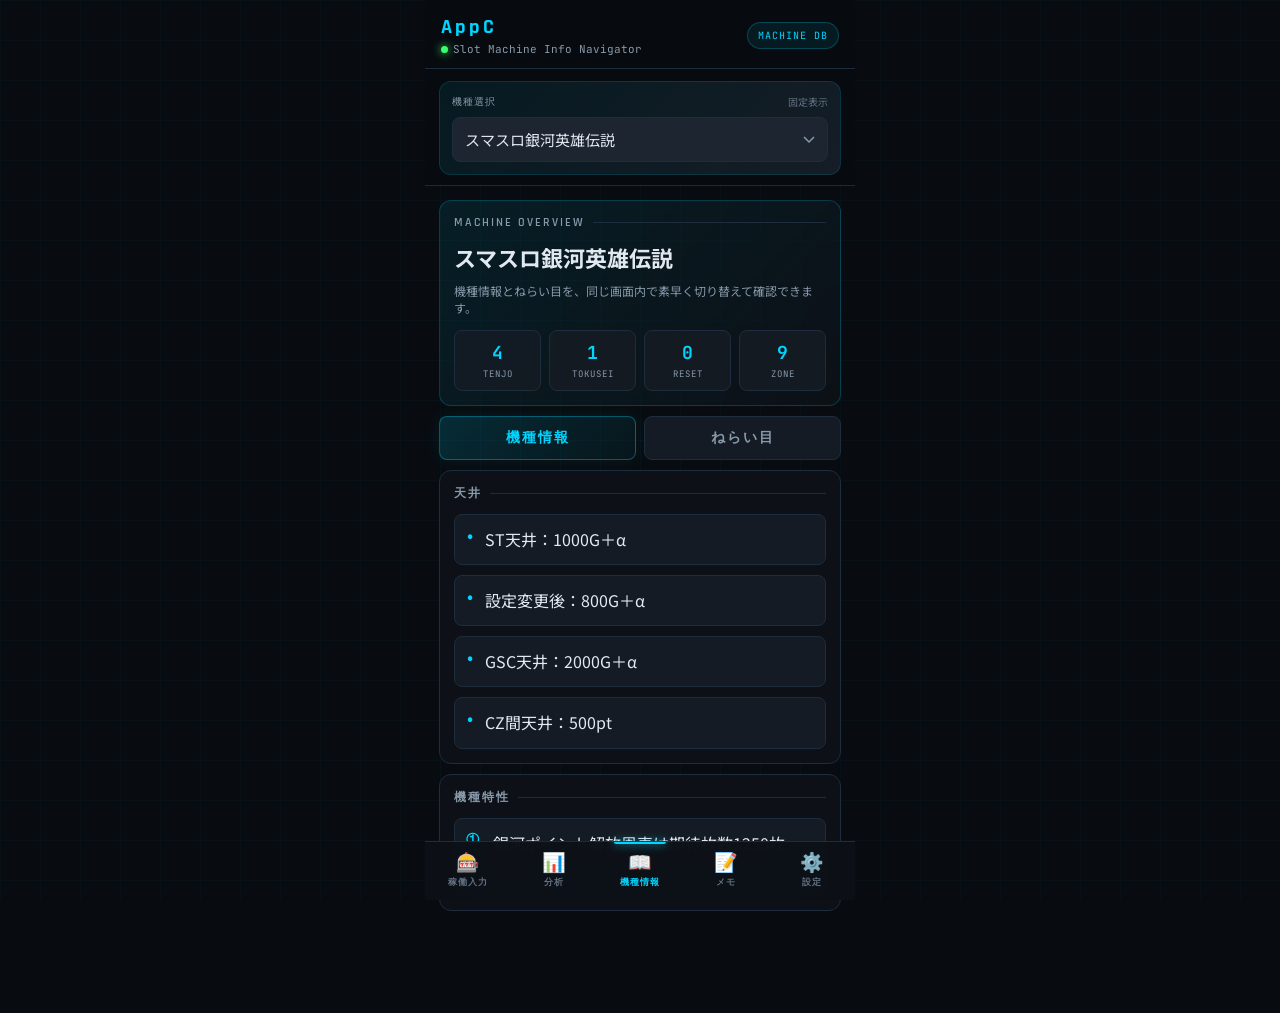
==== index.html @ 00a407f4 "Create AppC machine info app" ====
<!DOCTYPE html>
<html lang="ja">
<head>
<meta charset="UTF-8">
<meta name="viewport" content="width=device-width, initial-scale=1.0, maximum-scale=1.0">
<title>AppC | 機種情報</title>
<link rel="preconnect" href="https://fonts.googleapis.com">
<link rel="preconnect" href="https://fonts.gstatic.com" crossorigin>
<link href="https://fonts.googleapis.com/css2?family=Rajdhani:wght@600;700&family=JetBrains+Mono:wght@400;700&family=Noto+Sans+JP:wght@400;500;700&display=swap" rel="stylesheet">
<style>
:root {
  --bg:#080c10;
  --surface:#0d1117;
  --surface2:#141b24;
  --surface3:#1c2530;
  --border:#1e2d3d;
  --accent:#00d4ff;
  --green:#39ff6e;
  --warn:#ffcc00;
  --red:#ff4466;
  --text:#e2e8f0;
  --text2:#8899aa;
  --text3:#607080;
  --radius:12px;
  --radius-sm:8px;
}
* { margin:0; padding:0; box-sizing:border-box; -webkit-tap-highlight-color:transparent; }
html { color-scheme:dark; }
body {
  background:var(--bg);
  color:var(--text);
  font-family:"Noto Sans JP",sans-serif;
  min-height:100vh;
  max-width:430px;
  margin:0 auto;
  overflow-x:hidden;
}
body::before {
  content:"";
  position:fixed;
  inset:0;
  background-image:
    linear-gradient(rgba(0,212,255,0.03) 1px, transparent 1px),
    linear-gradient(90deg, rgba(0,212,255,0.03) 1px, transparent 1px);
  background-size:40px 40px;
  pointer-events:none;
  z-index:0;
}
.app { position:relative; z-index:1; padding-bottom:92px; }
.header {
  position:sticky;
  top:0;
  z-index:120;
  padding:14px 16px 12px;
  display:flex;
  align-items:center;
  justify-content:space-between;
  border-bottom:1px solid var(--border);
  background:rgba(8,12,16,0.95);
  backdrop-filter:blur(10px);
}
.app-title {
  font-family:"Rajdhani",sans-serif;
  font-size:20px;
  font-weight:700;
  letter-spacing:3px;
  color:var(--accent);
}
.app-subtitle {
  margin-top:2px;
  font-size:11px;
  color:var(--text2);
  font-family:"JetBrains Mono",monospace;
}
.status-dot {
  width:7px;
  height:7px;
  display:inline-block;
  margin-right:5px;
  border-radius:50%;
  background:var(--green);
  box-shadow:0 0 8px var(--green);
  animation:pulse 2s infinite;
}
@keyframes pulse { 0%,100%{opacity:1} 50%{opacity:0.4} }
.top-chip {
  border:1px solid rgba(0,212,255,0.24);
  border-radius:999px;
  background:rgba(0,212,255,0.08);
  color:var(--accent);
  padding:6px 10px;
  font-size:10px;
  font-family:"JetBrains Mono",monospace;
  letter-spacing:1px;
}
.selector-bar {
  position:sticky;
  top:63px;
  z-index:110;
  padding:12px 14px 10px;
  border-bottom:1px solid rgba(30,45,61,0.9);
  background:rgba(8,12,16,0.96);
  backdrop-filter:blur(14px);
}
.selector-wrap {
  background:linear-gradient(135deg, rgba(0,212,255,0.08), rgba(28,37,48,0.7));
  border:1px solid rgba(0,212,255,0.14);
  border-radius:var(--radius);
  padding:12px;
}
.selector-label-row {
  display:flex;
  align-items:center;
  justify-content:space-between;
  margin-bottom:8px;
}
.selector-label {
  font-size:10px;
  color:var(--text2);
  font-family:"JetBrains Mono",monospace;
  letter-spacing:1px;
  text-transform:uppercase;
}
.selector-caption { font-size:10px; color:var(--text3); }
.input-field {
  width:100%;
  border:1px solid var(--border);
  border-radius:var(--radius-sm);
  background:var(--surface3);
  color:var(--text);
  padding:11px 12px;
  font-size:15px;
  font-family:"Noto Sans JP",sans-serif;
  outline:none;
  transition:border-color 0.2s, box-shadow 0.2s;
}
.input-field:focus {
  border-color:var(--accent);
  box-shadow:0 0 0 2px rgba(0,212,255,0.14);
}
select.input-field {
  cursor:pointer;
  appearance:none;
  background-image:url("data:image/svg+xml,%3Csvg xmlns='http://www.w3.org/2000/svg' width='12' height='8' viewBox='0 0 12 8'%3E%3Cpath d='M1 1l5 5 5-5' stroke='%238899aa' stroke-width='1.5' fill='none'/%3E%3C/svg%3E");
  background-repeat:no-repeat;
  background-position:right 12px center;
  padding-right:34px;
}
.tab-content { display:none; padding:14px 14px 0; }
.tab-content.active { display:block; }
.section {
  background:var(--surface);
  border:1px solid var(--border);
  border-radius:var(--radius);
  padding:14px;
  margin-bottom:10px;
}
.section-header { display:flex; align-items:center; gap:8px; margin-bottom:12px; }
.section-label {
  font-family:"Rajdhani",sans-serif;
  font-size:12px;
  font-weight:600;
  letter-spacing:2px;
  color:var(--text2);
  text-transform:uppercase;
  white-space:nowrap;
}
.section-line { flex:1; height:1px; background:var(--border); }
.hero-card {
  background:linear-gradient(135deg, rgba(0,212,255,0.09), rgba(13,17,23,0.92));
  border:1px solid rgba(0,212,255,0.2);
}
.hero-title { font-size:22px; line-height:1.45; font-weight:700; }
.hero-sub { margin-top:8px; color:var(--text2); font-size:12px; }
.stats-grid { display:grid; grid-template-columns:repeat(4, 1fr); gap:8px; margin-top:14px; }
.stat-card {
  background:rgba(20,27,36,0.9);
  border:1px solid var(--border);
  border-radius:var(--radius-sm);
  padding:10px 8px;
  text-align:center;
}
.stat-value {
  font-family:"JetBrains Mono",monospace;
  font-size:18px;
  font-weight:700;
  color:var(--accent);
}
.stat-label {
  margin-top:4px;
  color:var(--text2);
  font-size:9px;
  letter-spacing:1px;
  text-transform:uppercase;
  font-family:"JetBrains Mono",monospace;
}
.subtabs { display:grid; grid-template-columns:1fr 1fr; gap:8px; margin-bottom:10px; }
.subtab-btn {
  border:1px solid var(--border);
  border-radius:var(--radius-sm);
  background:var(--surface2);
  color:var(--text2);
  padding:12px 10px;
  font-family:"Rajdhani",sans-serif;
  font-size:14px;
  letter-spacing:2px;
  font-weight:700;
  cursor:pointer;
  transition:all 0.2s;
}
.subtab-btn.active {
  background:linear-gradient(135deg, rgba(0,212,255,0.16), rgba(0,212,255,0.05));
  border-color:rgba(0,212,255,0.34);
  color:var(--accent);
  box-shadow:0 0 18px rgba(0,212,255,0.08);
}
.subtab-panel { display:none; }
.subtab-panel.active { display:block; }
.bullet-list, .number-list { list-style:none; display:grid; gap:10px; }
.bullet-item, .number-item {
  position:relative;
  background:var(--surface2);
  border:1px solid var(--border);
  border-radius:var(--radius-sm);
  padding:11px 12px;
  line-height:1.7;
  color:var(--text);
}
.bullet-item { padding-left:30px; }
.bullet-item::before {
  content:"•";
  position:absolute;
  left:12px;
  top:10px;
  color:var(--accent);
  font-size:18px;
  line-height:1;
}
.number-item { padding-left:38px; }
.number-badge {
  position:absolute;
  left:11px;
  top:10px;
  color:var(--accent);
  font-family:"JetBrains Mono",monospace;
  font-size:13px;
  font-weight:700;
}
.empty-note {
  color:var(--text2);
  background:rgba(136,153,170,0.06);
  border:1px dashed rgba(136,153,170,0.24);
  border-radius:var(--radius-sm);
  padding:12px;
  line-height:1.7;
}
.placeholder-section { min-height:260px; display:grid; place-items:center; }
.placeholder-card {
  width:100%;
  background:linear-gradient(135deg, rgba(20,27,36,0.95), rgba(13,17,23,0.95));
  border:1px dashed rgba(0,212,255,0.25);
  border-radius:var(--radius);
  padding:28px 18px;
  text-align:center;
}
.placeholder-icon { font-size:32px; margin-bottom:12px; }
.placeholder-title {
  font-family:"Rajdhani",sans-serif;
  font-size:18px;
  letter-spacing:2px;
  color:var(--accent);
}
.placeholder-text { margin-top:10px; color:var(--text2); font-size:13px; line-height:1.8; }
.bottom-nav {
  position:fixed;
  left:50%;
  bottom:0;
  transform:translateX(-50%);
  width:100%;
  max-width:430px;
  display:flex;
  background:rgba(13,17,23,0.97);
  backdrop-filter:blur(20px);
  border-top:1px solid var(--border);
  z-index:200;
}
.nav-item {
  flex:1;
  display:flex;
  flex-direction:column;
  align-items:center;
  justify-content:center;
  padding:9px 4px 11px;
  cursor:pointer;
  position:relative;
  background:none;
  border:none;
}
.nav-item.active::before {
  content:"";
  position:absolute;
  top:0;
  left:20%;
  right:20%;
  height:2px;
  background:var(--accent);
  border-radius:0 0 4px 4px;
  box-shadow:0 0 8px var(--accent);
}
.nav-icon { font-size:19px; margin-bottom:2px; }
.nav-label {
  font-size:9px;
  letter-spacing:1px;
  color:var(--text3);
  text-transform:uppercase;
  font-family:"Rajdhani",sans-serif;
  font-weight:600;
}
.nav-item.active .nav-label { color:var(--accent); }
@media (max-width:360px) {
  .stats-grid { grid-template-columns:repeat(2, 1fr); }
  .hero-title { font-size:19px; }
}
</style>
</head>
<body>
<div class="app">
  <header class="header">
    <div>
      <div class="app-title">AppC</div>
      <div class="app-subtitle"><span class="status-dot"></span>Slot Machine Info Navigator</div>
    </div>
    <div class="top-chip">MACHINE DB</div>
  </header>

  <div class="selector-bar">
    <div class="selector-wrap">
      <div class="selector-label-row">
        <div class="selector-label">機種選択</div>
        <div class="selector-caption">固定表示</div>
      </div>
      <select id="machineSelect" class="input-field" aria-label="機種選択"></select>
    </div>
  </div>

  <main>
    <section id="tab-kado" class="tab-content">
      <div class="section placeholder-section">
        <div class="placeholder-card">
          <div class="placeholder-icon">🎰</div>
          <div class="placeholder-title">稼働入力</div>
          <div class="placeholder-text">準備中</div>
        </div>
      </div>
    </section>

    <section id="tab-analysis" class="tab-content">
      <div class="section placeholder-section">
        <div class="placeholder-card">
          <div class="placeholder-icon">📊</div>
          <div class="placeholder-title">分析</div>
          <div class="placeholder-text">準備中</div>
        </div>
      </div>
    </section>

    <section id="tab-machine" class="tab-content active">
      <div class="section hero-card">
        <div class="section-header">
          <div class="section-label">Machine Overview</div>
          <div class="section-line"></div>
        </div>
        <div id="machineName" class="hero-title"></div>
        <div class="hero-sub">機種情報とねらい目を、同じ画面内で素早く切り替えて確認できます。</div>
        <div class="stats-grid">
          <div class="stat-card"><div id="tenjoCount" class="stat-value">0</div><div class="stat-label">TENJO</div></div>
          <div class="stat-card"><div id="tokuseiCount" class="stat-value">0</div><div class="stat-label">TOKUSEI</div></div>
          <div class="stat-card"><div id="resetCount" class="stat-value">0</div><div class="stat-label">RESET</div></div>
          <div class="stat-card"><div id="zoneCount" class="stat-value">0</div><div class="stat-label">ZONE</div></div>
        </div>
      </div>

      <div class="subtabs" role="tablist" aria-label="機種情報サブタブ">
        <button type="button" class="subtab-btn active" data-subtab="machine-info" aria-selected="true">機種情報</button>
        <button type="button" class="subtab-btn" data-subtab="targets" aria-selected="false">ねらい目</button>
      </div>

      <div id="subtab-machine-info" class="subtab-panel active">
        <section id="tenjoSection" class="section">
          <div class="section-header"><div class="section-label">天井</div><div class="section-line"></div></div>
          <ul id="tenjoList" class="bullet-list"></ul>
        </section>

        <section id="tokuseiSection" class="section">
          <div class="section-header"><div class="section-label">機種特性</div><div class="section-line"></div></div>
          <ol id="tokuseiList" class="number-list"></ol>
        </section>
      </div>

      <div id="subtab-targets" class="subtab-panel">
        <section class="section">
          <div class="section-header"><div class="section-label">リセット</div><div class="section-line"></div></div>
          <div id="resetContent"></div>
        </section>

        <section class="section">
          <div class="section-header"><div class="section-label">ゾーン</div><div class="section-line"></div></div>
          <div id="zoneContent"></div>
        </section>
      </div>
    </section>

    <section id="tab-log" class="tab-content">
      <div class="section placeholder-section">
        <div class="placeholder-card">
          <div class="placeholder-icon">📖</div>
          <div class="placeholder-title">機種情報</div>
          <div class="placeholder-text">このタブのみ実装済みです。下部メニューから表示できます。</div>
        </div>
      </div>
    </section>

    <section id="tab-settings" class="tab-content">
      <div class="section placeholder-section">
        <div class="placeholder-card">
          <div class="placeholder-icon">⚙️</div>
          <div class="placeholder-title">設定</div>
          <div class="placeholder-text">準備中</div>
        </div>
      </div>
    </section>
  </main>

  <nav class="bottom-nav" aria-label="メインタブ">
    <button type="button" class="nav-item" data-tab="kado"><div class="nav-icon">🎰</div><div class="nav-label">稼働入力</div></button>
    <button type="button" class="nav-item" data-tab="analysis"><div class="nav-icon">📊</div><div class="nav-label">分析</div></button>
    <button type="button" class="nav-item active" data-tab="machine"><div class="nav-icon">📖</div><div class="nav-label">機種情報</div></button>
    <button type="button" class="nav-item" data-tab="log"><div class="nav-icon">📝</div><div class="nav-label">メモ</div></button>
    <button type="button" class="nav-item" data-tab="settings"><div class="nav-icon">⚙️</div><div class="nav-label">設定</div></button>
  </nav>
</div>

<script>
const KISHU_DATA = [
  {
    name: 'スマスロ銀河英雄伝説',
    tenjo: ['ST天井：1000G＋α','設定変更後：800G＋α','GSC天井：2000G＋α','CZ間天井：500pt'],
    tokusei: ['銀河ポイント解放恩恵は期待枚数1250枚over'],
    reset: [],
    zone: ['設定変更後 160G～','それ以外 580G～','英雄ポイント 360pt～','GSC間 1050G～','100のゾーン 80G～','300のゾーン 280G～','上位ST後 100G＋αまで','終了画面「ヤン＆ラインハルト」は100G＋αまで','銀河ポイント示唆（大・特大）はフォロー'],
  },
  {
    name: 'スマスロ化物語',
    tenjo: ['AT間天井：1000G＋α','設定変更後：600G＋α'],
    tokusei: [],
    reset: ['設定変更後 230G～'],
    zone: ['それ以外 670G～','前回ATの出玉 900枚～なら50Gまで確認','前回ATの出玉 1300枚～なら50Gまで確認','前回ATの出玉 1800枚～なら50Gまで確認','50G以降は当日差枚＋500枚以上なら100Gまでフォロー','当日差枚＋1400枚～は切断狙い'],
  },
  {
    name: 'スマスロプリズムナナ',
    tenjo: ['ST間天井：899G＋α','設定変更後・駆け抜け後：555G＋α','周期天井：7周期','設定変更後・駆け抜け後：5周期'],
    tokusei: ['上位ST後 20G～ は機械割104.7%','上位ST後狙いで機械割130%overの台もあり'],
    reset: ['設定変更後・駆け抜け後 190G～','それ以外 500G～','設定変更後・駆け抜け後 3周期～','それ以外 5周期～'],
    zone: ['200pt 180pt～','400pt 380pt～','600pt 500pt～','マジカル目 9・19・29・39回～','マジカル目 45回～','アイキャッチ「マコ（変身後）」「イタル」はSTまで','ST終了時キャラ「3人」はSTまで','キャラ紹介「ライトニングナナ」はSTまで','プリプリゾーン終了時ボイス「わたしね、君の事好きだよ」「わたしをずっと守ってくれますか」「大好きだって言ってるんです」はSTまで','プリプリゾーン終了時ボイス「気合入れていくよ！」は2周期以降なら初当たりまで','セリフ「期待〜」は2周期以内','セリフ「完璧〜」は当該周期濃厚','上位ST後 20G～'],
  },
  {
    name: 'スマスロ甲鉄城のカバネリ 海門決戦',
    tenjo: ['ST間天井：996G','設定変更後・駆け抜け後・上位ST後：596G','周期天井：6周期','設定変更後・駆け抜け後・上位ST後：4周期'],
    tokusei: ['次回上位ST狙いは90%以上で上位ST突入','銅藍CZ 成功期待度78%','生駒CZまで30pt以内＋無名CZまで30pt以内なら機械割105%は切らない想定'],
    reset: ['リセット後 100G～'],
    zone: ['下位ST後 580G～','上位ST後 110G～','駆け抜け後 130G～','非短縮時 5周期～','短縮時 3周期～','2周期 260G～','2周期、皮膜レベル3は周期到達まで','2周期以外、皮膜レベル4は周期到達まで','輪廻くじ「輪廻の果報があらんことを」「六根清浄」はボーナスまで','サブ液晶「海門城」はSTまで','無名③は当該周期フォロー','黒煙ポイント蓄積大が出たら次のSTまで','非前兆中に青扇子＋ハズレは解放まで','景之セリフ赤は解放まで','景之白セリフの返し＋ベルは解放まで','深雪セリフ＋ベルは解放まで','非前兆中の会話演出＋ベル揃いは解放まで','青SU＋チャンス目以外は解放まで','ボーナス・ST・CZ後の無名や生駒、カバネランプ点灯台はフォロー','赤セリフはフォロー','緑セリフはフォロー','ミニキャラ演出「近いよ」はフォロー','液晶下部発光の「近」は当該周期フォロー','前回上位STの6G以上信号を起点に1200枚以上獲得して終了した台は次回上位ST狙い'],
  },
  {
    name: 'スマスロアクダマドライブ',
    tenjo: ['ボーナス間天井：967G＋α','上位AT後・前回745G以上ハマり後：589G＋α','STスルー回数天井：6回'],
    tokusei: [],
    reset: ['設定変更後 30G～','設定変更後 2スルーから'],
    zone: ['下位AT後 530G～','前回745G以上ハマり後・上位AT後 380G～','それ以外 3スルー100G～','111G 80G～','333G 280G～','終了画面「絶対隔離領域」はATまで','シンテツドウポイント 残り3pt以下をフォロー','CZ終了時ボイス「処刑執行だ！」はCZまで','HOLDハンコ赤をフォロー','上乗せハンコ赤をフォロー','超S級ハンコはATまで'],
  },
  {
    name: 'スマスロヨルムンガンド',
    tenjo: ['AT間天井：999G＋α','設定変更後・恥の世紀終了後：450G＋α'],
    tokusei: [],
    reset: ['設定変更後 200G～'],
    zone: ['下位AT後 680G～','上位AT後 210G～','ココポイント 950pt～','仮天井狙い 410G～','80G～','280G～','480G～','ストーリーアイコンはATまで','通常時カード「アール＆ココ（赤）」をフォロー','通常時カード「バルメ＆ココ（紫）」をフォロー','通常時カード「STORY（紫）」をフォロー','バルメのセリフ「生きていたらまた会いましょう」をフォロー'],
  },
  {
    name: 'スマスロ真打吉宗',
    tenjo: ['CZ間天井：1000G＋α、6周期','6周期到達時は次回天井4周期に短縮','AT間天井：1500G＋α','設定変更後：1000G＋α','真BIG後：700G＋α'],
    tokusei: [],
    reset: ['設定変更後 240G～'],
    zone: ['CZ間 420G～','5周期200pt～','下位AT後 870G～','真BIG後 55G～','周期カウンター赤色はフォロー','周期カウンター青色は250pt～','御白洲ビジョン4人・5人はCZまで','小吉出現時は3周期以降ならフォロー','中吉をフォロー','大吉をフォロー','奉行所ステージ「極悪人の気配！（赤）」はCZまで','千両箱 赤・虹はATまで','メニュー画面に女性4人出現時（背景赤）はCZまで','緑背景は4周期以内目安'],
  },
  {
    name: 'スマスロ虚構推理',
    tenjo: ['虚構真偽間天井：1000G＋α','設定変更後：300G or 700Gに短縮'],
    tokusei: ['特殊狙いは機械割120%over'],
    reset: ['設定変更後 240G～'],
    zone: ['それ以外 490G～','300G・400G・500Gの35G手前～','赤背景は100の倍数ゲームまで','エピソード1は残り20G目安','エピソード2は残り30G目安','エピソード3は残り40G目安','エピソード4は残り60G目安','エピソード5は不問','メニュー画面でCZ間G数が0・1Gの台は引き戻し前兆をフォロー'],
  },
  {
    name: 'ガンダムユニコーン覚醒',
    tenjo: [],
    tokusei: [],
    reset: ['ガックン確認','20Gでのステチェンを3回確認するまでフォロー、又は出撃モード移行→失敗でヤメ','30G経過してのステチェン確認時は、出撃モード失敗までフォロー'],
    zone: ['AT当選後、引き戻し以上濃厚時はATまで','可能性の獣を7揃いカットインなしで単発だった場合は、次回天国モード濃厚のためフォロー'],
  },
  {
    name: 'マジカルハロウィン8',
    tenjo: [],
    tokusei: [],
    reset: ['ガックン確認','0Gから打ち、最初のリプレイ成立から30G経過後のリプレイ成立までフォローし、ART非当選でヤメ'],
    zone: [],
  },
  {
    name: '沖ドキ！ブラック／ゴールド／ゴージャス',
    tenjo: [],
    tokusei: [],
    reset: ['33Gまでフォロー','ボーナス当選時は天国否定までフォロー'],
    zone: [],
  },
  {
    name: 'ゾンビランドサガ',
    tenjo: [],
    tokusei: [],
    reset: ['数G回す','順押しリプレイ2回、または右下がりSAGAテンパイハズレ2回発生でヤメ','CZ、ST当選後は上記出目確認後にヤメ'],
    zone: [],
  },
  {
    name: 'スマスロ北斗の拳 転生の章2',
    tenjo: ['AT間天井：1536あべし','設定変更後：1280あべし＋あべし加算抽選'],
    tokusei: ['伝承ミドル以上を狙う立ち回りは機械割114.89%','伝承ロングは機械割126.6%','伝承ショートでも機械割100%を切らない','設定変更後のシャッター狙いは機械割107.7%'],
    reset: ['設定変更後 350あべし～','リセット時は0G～46あべしまでシャッター演出確認'],
    zone: ['下位AT後 650あべし～','128ゾーン 105あべし～','256ゾーン 190あべし～','サブ液晶ランプ金点灯はATまで','天破の刻 赤帯確認から256あべし以内をフォロー','白点滅・紫点滅した台は伝承抜けるまで','差枚数＋1300枚以上の台を256あべしまで','即ヤメ台でデータ機G数とあべし数にズレがある台はフォロー','カサンドラステージ滞在中はフォロー','256あべし手前で辞められてる台は256あべしまで','576ゾーン抜けすぐで580～650あべしくらいのカサンドラステージ滞在台はフォロー','321～384あべし時に前兆発生時は345～384あべしまでフォロー','510～576あべしまでフォロー','AT後は20あべし～46あべしまでシャッター演出確認','天破などで46あべしをスキップして129あべし以上ハマった場合は176あべしまで確認','176あべしもスキップした場合は257～301あべしまで確認','そこもスキップした場合は431あべしまで確認','天破ループで576あべし抜け後620あべし前後・684あべし前後でシャッター発生時は896あべしまでフォロー','天撃失敗後の台を0G～'],
  },
  {
    name: 'パチスロ炎炎ノ消防隊（初代）',
    tenjo: [],
    tokusei: [],
    reset: ['ガックンチェック','88のゾーンまでフォロー','88のゾーンで前兆非発生時は250ゾーンまでフォロー','88のゾーンの前兆が変換などで確認できなかった場合は150ゾーンを確認し前兆発生時は250ゾーンまでフォロー'],
    zone: [],
  },
  {
    name: '頭文字D 2nd',
    tenjo: [],
    tokusei: [],
    reset: ['0～20Gまで高確をフォロー'],
    zone: [],
  },
  {
    name: '東京喰種',
    tenjo: [],
    tokusei: ['リセット機械割105.1%','設定1のリセット台の時給 2601円','設定2のリセット台の時給 3366円','設定3のリセット台の時給 4131円'],
    reset: ['ガックン確認','0G～CZまでフォロー','50・100・150のゾーンでCZ当選時CZが「大喰いのリゼ」チャンスモード以上の示唆が出た際は1スルー100のゾーンまでフォロー'],
    zone: [],
  },
  {
    name: 'スマスロモンキーターンⅤ',
    tenjo: [],
    tokusei: ['リセット機械割105.5%'],
    reset: ['ガックン確認','1周期フォロー','200G以上実G数が進んだ場合又は3周期まで進んだ場合は初当たりまでフォロー','200G以下はヤメ（例外条件多数あり）','AT当選後1G目レア役（モードB以上）は続行','ロゴ＋キラキラ、ロゴ＋Vはフォロー','青島・波多野・洞口ライバルモード滞在はフォロー','差枚数＋650枚以上はフォロー'],
    zone: [],
  },
  {
    name: '防空少女ラブキューレ2〜極限の共鳴〜',
    tenjo: [],
    tokusei: [],
    reset: ['朝イチ0G～初当たりまでフォロー'],
    zone: [],
  },
  {
    name: '麻雀格闘倶楽部 覚醒',
    tenjo: ['リセ天井：160G＋α'],
    tokusei: [],
    reset: ['リセ天井160G＋αまでフォロー'],
    zone: [],
  },
  {
    name: '絶対衝激Ⅳ',
    tenjo: [],
    tokusei: [],
    reset: ['朝イチ火曜日後半以降からスタートした場合又は休日が3日以上だった場合1周期をフォロー'],
    zone: [],
  },
  {
    name: 'ゴジラ',
    tenjo: [],
    tokusei: [],
    reset: ['朝イチ0GからATまでフォロー'],
    zone: [],
  },
  {
    name: 'スマスロキングパルサー',
    tenjo: [],
    tokusei: [],
    reset: ['ガックンチェック','128Gまでフォローしボーナス当選時は再度128Gまでフォロー','128Gまで回しボーナス非当選時は泡占いで押し引き','泡占い3時確認時はボーナスまで','泡占い2時確認時はボーナスまで','泡占い1時確認時はボーナスまで','ケロット柄メダルはボーナスまで'],
    zone: [],
  },
  {
    name: 'ダンベル何キロ持てる？',
    tenjo: [],
    tokusei: [],
    reset: ['0G～ATまで'],
    zone: [],
  },
  {
    name: 'スマスロ秘宝伝',
    tenjo: ['BIG後天井：799G＋α','REG後天井：649G＋α','設定変更後：499G＋α'],
    tokusei: [],
    reset: [],
    zone: ['BIG後 590G～','REG後 430G～','設定変更後 320G～','オタカラ導の煽り失敗時ボイス「シャロン：反応が近づいてるわ」をフォロー','オタカラ導の煽り失敗時ボイス「クレア：ファ〜イト！」をフォロー','BB終了画面「VR秘宝伝」はフォロー','BB終了画面「クルーズゴッコ」はフォロー','BB終了画面「ダンディ・ジョーンズ」はフォロー','REG中ポーカーのフラッシュ文字色赤はフォロー','ピラミッド占い「すぐそばにある。」はフォロー'],
  },
  {
    name: 'スマスロ無職転生',
    tenjo: ['ボーナス間天井：ステチェン19回','設定変更後・駆け抜け後・魔術ボーナス失敗後：13回','AT間天井：ステチェン40回','設定変更後：17回'],
    tokusei: ['無職転生の強AT狙い 機械割123.6%'],
    reset: ['設定変更後 7周期～','それ以外 24周期～'],
    zone: ['短縮後 8周期～','非短縮 11周期～','ヒトガミの空間は2周期残り50G～','ターニングポイントは7周期残り50G～','メニュー画面の紫セリフはフォロー'],
  },
  {
    name: '沖ドキ！DUO アンコール',
    tenjo: ['ボーナス間天井：800G＋α','スルー天井：10スルー'],
    tokusei: ['記事全体の特殊狙い 機械割123.6%','リセ後0スルー 110～160Gまでのフォローで機械割105%','800G天井到達から天国移行して有利切断せず天国を抜けた後の0スルーは機械割109.6%'],
    reset: ['設定変更後 2スルーから','リセット後0スルー 110～160Gまでフォロー','設定変更後0スルーで160G以下当選時は1スルー0G～'],
    zone: ['天国後 4スルーから','仮天井は380Gまでフォロー','700G以上の履歴ありはボーダー-130G','終了画面「あたいがふー以上」は天国までフォロー','リプレイ特殊フラッシュ②はボーナスまで','ベル特殊フラッシュ発生時はボーナスまでフォロー','800G天井到達から天国移行して有利切断せず天国を抜けた後の0スルーはフォロー'],
  },
  {
    name: 'スマスロ鉄拳6',
    tenjo: ['ボーナス間：900pt＋α','設定変更後：500pt＋α','スルー天井：3回','設定変更後・デビルロード終了後・デビルラッシュ終了後は2回に短縮'],
    tokusei: ['100ゾーンの天国移行率 25%'],
    reset: ['設定変更後0スルー 180pt～','設定変更後1スルー 200pt～','設定変更後2スルー 0pt～'],
    zone: ['下位AT後0スルー 640pt～','下位AT後1スルー 620pt～','下位AT後2スルー 220pt～','上位AT後0スルー 620pt～','上位AT後1スルー 200pt～','上位AT後2スルー 0pt～','100ゾーン 90pt～','300ゾーン 280pt～','平八ステージ滞在中の台をCZまで','木人タッチ「拳王・鉄拳王」はフォロー','終了画面「一美以上」をボーナスまでフォロー','アイキャッチ「平八＋ロゴ以上」をフォロー','差枚数＋1850枚以上の台を天国ゾーン抜けるまで'],
  },
  {
    name: 'パチンコ超甘LT華牌 RR',
    tenjo: ['遊タイム：大当り間99回転消化で発動（ST消化含む）'],
    tokusei: [],
    reset: [],
    zone: ['11回/1kなら65回転～','12回/1kなら62回転～','13回/1kなら59回転～','14回/1kなら56回転～','15回/1kなら53回転～','16回/1kなら50回転～','17回/1kなら47回転～','18回/1kなら43回転～','19回/1kなら40回転～','20回/1kなら37回転～','LTによるST抜け台も15回/1kあればそのまま遊タイム発動までフォロー可能'],
  },
  {
    name: 'バーニングエクスプレス',
    tenjo: ['ボーナス間：999G＋α','設定変更後・有利区間切断後：666G＋α'],
    tokusei: [],
    reset: ['設定変更後・切断後 310G～','ゾーンは50G手前～目安'],
    zone: ['それ以外 610G～','設定変更後・有利区間切断後はゾロ目ゲーム数のゾーンを50G手前～目安でフォロー'],
  },
  {
    name: 'ネオプラネット',
    tenjo: ['ボーナス間：777G＋α','設定変更後：500G＋α'],
    tokusei: ['モードE 期待枚数2100枚'],
    reset: ['設定変更後 175G～'],
    zone: ['前回天井当選 310G～','前回600G以上で当選 480G～','それ以外 540G～','サブ液晶「てんびん座」は連チャンするまでフォロー','サブ液晶「ペガサス座」はボーナスまでフォロー','サブ液晶「かに座」「おうし座」出現時は111G・333Gの高確を確認','プラネットランプ点滅→ボーナス非当選はモードC濃厚でフォロー','連チャン準備状態示唆のサイドランプ点灯時はRB当選か連チャン移行までフォロー','111Gゾーン 100G～','333Gゾーン 320G～','ボーナス後は一律111Gまでフォロー'],
  },
  {
    name: 'スマスロとある科学の超電磁砲2',
    tenjo: ['AT間：999G＋α','設定変更時：699G＋α','天井到達後のコイン揃いで発動'],
    tokusei: ['差枚数＋1400枚以上なら0G～100G不問フォローで機械割105%超'],
    reset: ['設定変更後 250G～'],
    zone: ['それ以外 630G～','アイキャッチ「婚后以上」をフォロー','セリフ「あら差し入れ？」は299G＋αまでフォロー','100ゾーン 差枚数＋1400枚以上 0G～','100ゾーン 差枚数＋1000枚以上 40G～','100ゾーン それ以下の差枚数 65G～','300ゾーン 250G～','500ゾーン 400G～','100G・200G両方で花火ステージ移行又は両方で花火ステージ移行なしは天井まで打ち切り','200G花火ステージ移行は天井狙いに切り替え','300G花火ステージ移行なしは天井狙いに切り替え'],
  },
  {
    name: 'パチスロ革命機ヴァルヴレイヴ2',
    tenjo: ['ボーナス・AT間：1500G＋α','設定変更後：1000G＋α','CZ間：999G＋α','周期天井：6周期','設定変更後：3周期','ボーナススルー天井：3回（次回革命ボーナス濃厚）'],
    tokusei: ['革命ラッシュ後の引き戻しは機械割118.3%'],
    reset: ['設定変更後0スルー 2周期50pt～','設定変更後1スルー以降 2周期100pt～','設定変更後 ボーナス・AT間 450G～'],
    zone: ['それ以外のCZ間は5周期0pt～','それ以外REG＆CZスルー3回以内 1050G～','それ以外REG＆CZスルー3回以上 750G～','決戦ボーナス（REG）3スルーから','革命ラッシュ後のみ引き戻しフォロー','マリエ紫セリフはフォロー','赤背景＋ヴァルヴレイヴはフォロー','赤背景はCZまでフォロー','白背景＋ピノは次周期までフォロー','サブモニター「火人・火遊」はCZまでフォロー','サブモニター「マリエ」は革命ボーナスまでフォロー','電脳ゾーン後ボイス「自分で自分が分からない」はCZまでフォロー','マギウスマーク当該周期はフォロー','マギウスマーク前の周期が残り50pt以内もフォロー','1周期と2周期どちらもマギウスマークがある場合は2周期まで打ち切り'],
  },
  {
    name: 'スマスロ絶対衝激Ⅳ',
    tenjo: ['ボーナス間：9周期消化','設定変更後・駆け抜け後：5周期','有利区間切断後：2周期'],
    tokusei: ['リセット狙い機械割102.3%'],
    reset: ['朝イチ0G～1周期まで狙える可能性あり（機械割102.3%）','2G回さないとスマホ画面が見れない'],
    zone: ['設定変更後・駆け抜け後 3周期～','切断後 1周期～','それ以外 8周期～','リール枠が紫に帯電した黒高確は必ずフォロー','スマホレベル黄色以上を周期終わりまでフォロー'],
  },
  {
    name: 'からくりサーカス',
    tenjo: [],
    tokusei: ['リセット狙い機械割105.5%','示唆によるフォロー込みで機械割106.5%超','リーゼが通常B濃厚なら機械割104.3%','リーゼで通常Cなら機械割108.4%','リーゼで天国なら機械割144.7%'],
    reset: ['ガックン確認','61Gまで回す','61Gで「ぜひ」が画面枠を覆わない時点でヤメ'],
    zone: ['天国抜け後「しろがねシルエット」はCZまで不問フォロー','天国抜け後「しろがねアップ」はCZまで不問フォロー','セリフ枠が紫はモードC濃厚でフォロー','BETボイス「次で決めましょう」は強チェリー・チャンス目時にフォロー','液晶左上のからくりレア役残り回数がリプレイ時は残り4・5回から表示されたらATまで','液晶左上のからくりレア役残り回数がリプレイ以外は残り2回から表示されたらATまで','エレオノール（開幕ベル）のバトル時に赤ハズレはフォロー','CZ・AT当選後初期ステージが「鳴海ステージ」ならCZまでフォロー','G数の文字が「ピンク」なら次のからくりエピソードで当選濃厚な為フォロー','前兆中やCZ中に運命ランプ点灯した際は次回天国をフォロー','終了画面「しろがね」スポットライトなしはCZまでフォロー','終了画面「銀の女神」「コロンビーヌ」は天国1回取るまで','終了画面「ピエロ」はCZまでフォロー'],
  },
  {
    name: 'スマスロ新鬼武者3',
    tenjo: ['AT間：1000G＋α','周期天井：6周期','設定変更後：4周期'],
    tokusei: [],
    reset: ['設定変更後 330G～','設定変更後 3周期～'],
    zone: ['上位AT後・秀吉最終決戦失敗後 0G～','下位AT後 460G～','5周期～','1周期 80pt～','差枚数＋1600枚以上の台を1周期のみフォロー','チャージカード（緑）は当該周期までフォロー','みの吉顔アップ（大）は当該周期までフォロー','アイキャッチ「茜」以上は当該周期までフォロー','カウンターの玉 青色はフォロー','カウンターの玉 赤色はフォロー','みの吉示唆確認狙いは25G～50Gまでフォロー','150G以降は10G手前からみの吉示唆確認'],
  },
  {
    name: '主役は銭形5',
    tenjo: ['ST間：1250G＋α','設定変更後：850G＋α'],
    tokusei: [],
    reset: ['設定変更後 170G～'],
    zone: ['前回1000G以上ハマり後 580G～','それ以外 760G～','150のゾーン 100G～','350のゾーン 300G～','550のゾーン 520G～','各ゾーンで捜査ポイント300pt以下ならボーダー20G下げて狙う','捜査ポイント150pt以下からフォロー','示唆画面「夜景」をフォロー','示唆画面「銭形」をフォロー','示唆画面「ルパン＆銭形」をフォロー','終了画面「不二子」はフォロー','差枚数＋1600枚～天国まで','ボーナス後アイキャッチ「銭形」は天国までフォロー','ボーナス後アイキャッチ「不二子」は不問フォロー'],
  },
];

const STATE = {
  activeTab: 'machine',
  activeSubtab: 'machine-info',
  selectedMachine: '',
};

const CIRCLED_NUMBERS = [
  '', '①', '②', '③', '④', '⑤', '⑥', '⑦', '⑧', '⑨', '⑩',
  '⑪', '⑫', '⑬', '⑭', '⑮', '⑯', '⑰', '⑱', '⑲', '⑳',
  '㉑', '㉒', '㉓', '㉔', '㉕', '㉖', '㉗', '㉘', '㉙', '㉚',
];

function circledNumber(index) {
  const number = index + 1;
  return CIRCLED_NUMBERS[number] || `(${number})`;
}

function getMachineData() {
  return KISHU_DATA.find((item) => item.name === STATE.selectedMachine) || KISHU_DATA[0];
}

function populateMachineSelect() {
  const select = document.getElementById('machineSelect');
  select.innerHTML = KISHU_DATA.map((item) => `<option value="${item.name}">${item.name}</option>`).join('');
  select.value = STATE.selectedMachine;
}

function createNumberList(items) {
  return `
    <ol class="number-list">
      ${items.map((text, index) => `
        <li class="number-item">
          <span class="number-badge">${circledNumber(index)}</span>
          <span>${text}</span>
        </li>
      `).join('')}
    </ol>
  `;
}

function renderMachineCounts(data) {
  document.getElementById('machineName').textContent = data.name;
  document.getElementById('tenjoCount').textContent = data.tenjo.length;
  document.getElementById('tokuseiCount').textContent = data.tokusei.length;
  document.getElementById('resetCount').textContent = data.reset.length;
  document.getElementById('zoneCount').textContent = data.zone.length;
}

function renderMachineInfo(data) {
  const tenjoSection = document.getElementById('tenjoSection');
  const tokuseiSection = document.getElementById('tokuseiSection');
  const tenjoList = document.getElementById('tenjoList');
  const tokuseiList = document.getElementById('tokuseiList');

  if (data.tenjo.length > 0) {
    tenjoSection.style.display = '';
    tenjoList.innerHTML = data.tenjo.map((text) => `<li class="bullet-item">${text}</li>`).join('');
  } else {
    tenjoSection.style.display = 'none';
    tenjoList.innerHTML = '';
  }

  if (data.tokusei.length > 0) {
    tokuseiSection.style.display = '';
    tokuseiList.innerHTML = data.tokusei.map((text, index) => `
      <li class="number-item">
        <span class="number-badge">${circledNumber(index)}</span>
        <span>${text}</span>
      </li>
    `).join('');
  } else {
    tokuseiSection.style.display = 'none';
    tokuseiList.innerHTML = '';
  }
}

function renderTargets(data) {
  document.getElementById('resetContent').innerHTML = data.reset.length > 0
    ? createNumberList(data.reset)
    : '<div class="empty-note">記載なし</div>';

  document.getElementById('zoneContent').innerHTML = data.zone.length > 0
    ? createNumberList(data.zone)
    : '<div class="empty-note">記載なし</div>';
}

function renderMachineTab() {
  const data = getMachineData();
  renderMachineCounts(data);
  renderMachineInfo(data);
  renderTargets(data);
}

function setActiveTab(tabName) {
  STATE.activeTab = tabName;
  document.querySelectorAll('.tab-content').forEach((panel) => {
    panel.classList.toggle('active', panel.id === `tab-${tabName}`);
  });
  document.querySelectorAll('.nav-item').forEach((button) => {
    const isActive = button.dataset.tab === tabName;
    button.classList.toggle('active', isActive);
    button.setAttribute('aria-selected', isActive ? 'true' : 'false');
  });
  localStorage.setItem('appc-active-tab', tabName);
}

function setActiveSubtab(subtabName) {
  STATE.activeSubtab = subtabName;
  document.querySelectorAll('.subtab-btn').forEach((button) => {
    const isActive = button.dataset.subtab === subtabName;
    button.classList.toggle('active', isActive);
    button.setAttribute('aria-selected', isActive ? 'true' : 'false');
  });
  document.querySelectorAll('.subtab-panel').forEach((panel) => {
    panel.classList.toggle('active', panel.id === `subtab-${subtabName}`);
  });
  localStorage.setItem('appc-active-subtab', subtabName);
}

function restoreState() {
  const savedMachine = localStorage.getItem('appc-selected-machine');
  const savedTab = localStorage.getItem('appc-active-tab');
  const savedSubtab = localStorage.getItem('appc-active-subtab');

  if (savedMachine && KISHU_DATA.some((item) => item.name === savedMachine)) {
    STATE.selectedMachine = savedMachine;
  } else {
    STATE.selectedMachine = KISHU_DATA[0].name;
  }

  if (savedTab) {
    STATE.activeTab = savedTab;
  }

  if (savedSubtab) {
    STATE.activeSubtab = savedSubtab;
  }
}

function bindEvents() {
  document.getElementById('machineSelect').addEventListener('change', (event) => {
    STATE.selectedMachine = event.target.value;
    localStorage.setItem('appc-selected-machine', STATE.selectedMachine);
    renderMachineTab();
  });

  document.querySelectorAll('.nav-item').forEach((button) => {
    button.addEventListener('click', () => setActiveTab(button.dataset.tab));
  });

  document.querySelectorAll('.subtab-btn').forEach((button) => {
    button.addEventListener('click', () => setActiveSubtab(button.dataset.subtab));
  });
}

function init() {
  restoreState();
  populateMachineSelect();
  renderMachineTab();
  setActiveTab(STATE.activeTab);
  setActiveSubtab(STATE.activeSubtab);
  bindEvents();
}

init();
</script>
</body>
</html>
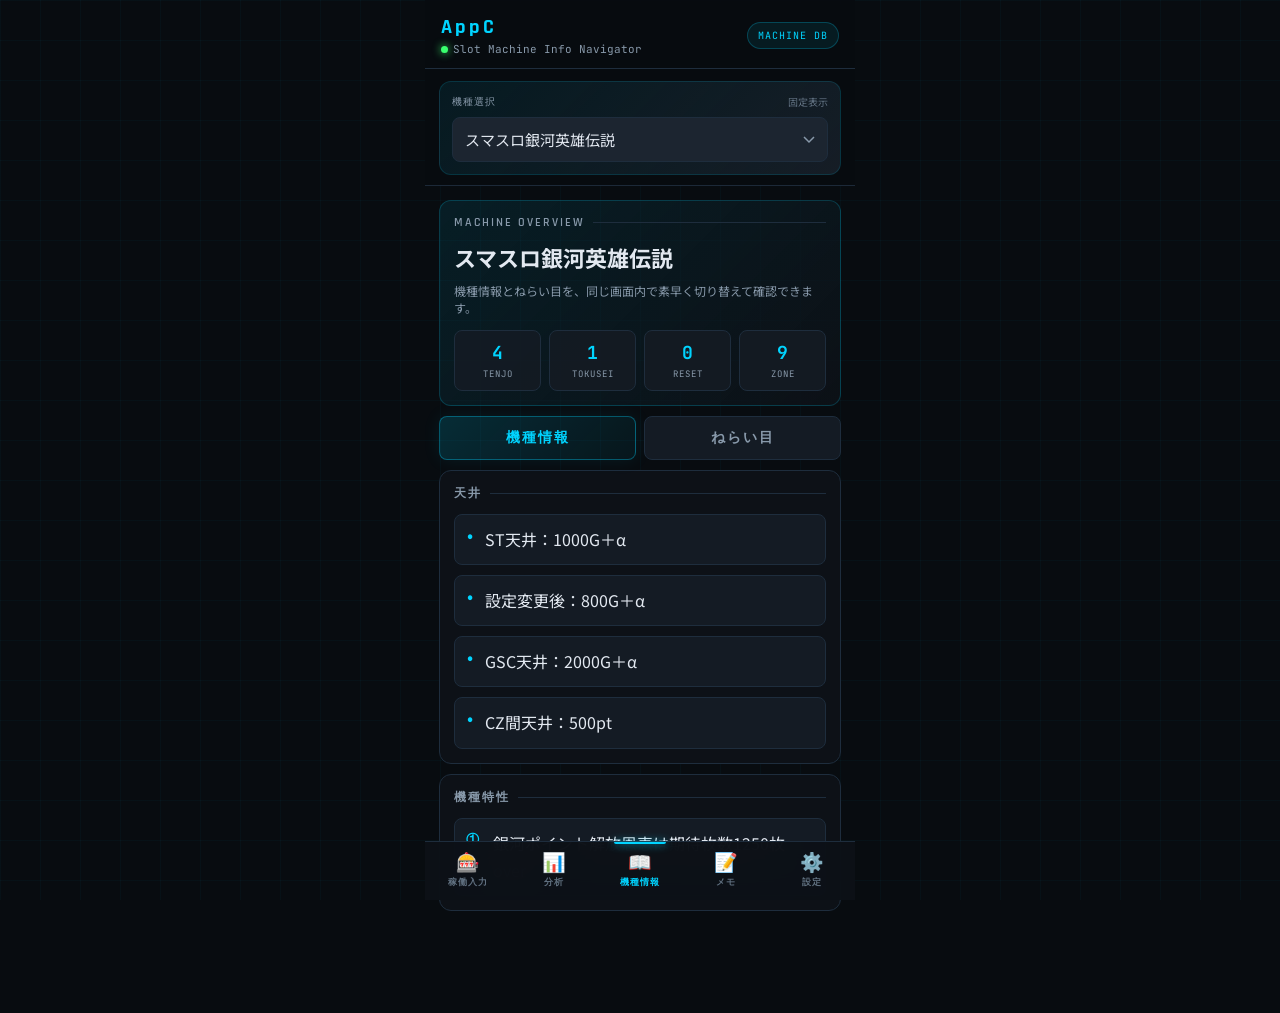
==== commit 8f59cd9c: "Update KISHU_DATA entries" ====
--- a/index.html
+++ b/index.html
@@ -558,7 +558,7 @@
     name: 'スマスロモンキーターンⅤ',
     tenjo: [],
     tokusei: ['リセット機械割105.5%'],
-    reset: ['ガックン確認','1周期フォロー','200G以上実G数が進んだ場合又は3周期まで進んだ場合は初当たりまでフォロー','200G以下はヤメ（例外条件多数あり）','AT当選後1G目レア役（モードB以上）は続行','ロゴ＋キラキラ、ロゴ＋Vはフォロー','青島・波多野・洞口ライバルモード滞在はフォロー','差枚数＋650枚以上はフォロー'],
+    reset: ['ガックン確認','1周期フォロー','200G以上実G数が進んだ場合又は3周期まで進んだ場合は初当たりまでフォロー','200G以下はヤメ。ただし朝イチ2G間の非有利区間でレア役・黄舟券「青島」・予想屋赤「2レース以内に注目」・モードB確定演出・ライバルモード滞在・NEWS演出「熾烈な争い」・新聞演出「榎木、視線の先には？」・激走チャージで「EXゲーム黄以上」獲得時は天井までフォロー','AT当選後1G目レア役（モードB以上）は続行','ロゴ＋キラキラ、ロゴ＋Vはフォロー','青島・波多野・洞口ライバルモード滞在はフォロー','差枚数＋650枚以上はフォロー'],
     zone: [],
   },
   {
@@ -622,7 +622,7 @@
     tenjo: ['ボーナス間天井：800G＋α','スルー天井：10スルー'],
     tokusei: ['記事全体の特殊狙い 機械割123.6%','リセ後0スルー 110～160Gまでのフォローで機械割105%','800G天井到達から天国移行して有利切断せず天国を抜けた後の0スルーは機械割109.6%'],
     reset: ['設定変更後 2スルーから','リセット後0スルー 110～160Gまでフォロー','設定変更後0スルーで160G以下当選時は1スルー0G～'],
-    zone: ['天国後 4スルーから','仮天井は380Gまでフォロー','700G以上の履歴ありはボーダー-130G','終了画面「あたいがふー以上」は天国までフォロー','リプレイ特殊フラッシュ②はボーナスまで','ベル特殊フラッシュ発生時はボーナスまでフォロー','800G天井到達から天国移行して有利切断せず天国を抜けた後の0スルーはフォロー'],
+    zone: ['天国後 4スルーから','仮天井は380Gまでフォロー','700G以上の履歴ありはボーダー-130G','天国間で700G以上の履歴ありは仮天井ボーダー-50G','33G～の台を優先','終了画面「あたいがふー以上」は天国までフォロー','前回差枚数＋2000枚超え又は一撃2500枚以上獲得した台の天国後0スルーで連チャン中34G当選履歴なしはボーナスまで','前回差枚数＋2000枚超え又は一撃2500枚以上獲得した台で連チャン中34G履歴から1600枚以上出ている台はボーナスまで','リプレイ特殊フラッシュ②は強気派は1回・慎重派は2回確認でボーナスまで','ベル特殊フラッシュ発生時はボーナスまでフォロー','800G天井到達から天国移行して有利切断せず天国を抜けた後の0スルーはフォロー'],
   },
   {
     name: 'スマスロ鉄拳6',
@@ -670,7 +670,7 @@
     name: 'スマスロ絶対衝激Ⅳ',
     tenjo: ['ボーナス間：9周期消化','設定変更後・駆け抜け後：5周期','有利区間切断後：2周期'],
     tokusei: ['リセット狙い機械割102.3%'],
-    reset: ['朝イチ0G～1周期まで狙える可能性あり（機械割102.3%）','2G回さないとスマホ画面が見れない'],
+    reset: ['朝イチ0G～1周期まで狙える可能性あり（機械割102.3%）','火曜日の後半スタートや休日が多い場合は狙いやすい','2G回さないとスマホ画面が見れない'],
     zone: ['設定変更後・駆け抜け後 3周期～','切断後 1周期～','それ以外 8周期～','リール枠が紫に帯電した黒高確は必ずフォロー','スマホレベル黄色以上を周期終わりまでフォロー'],
   },
   {
@@ -678,7 +678,7 @@
     tenjo: [],
     tokusei: ['リセット狙い機械割105.5%','示唆によるフォロー込みで機械割106.5%超','リーゼが通常B濃厚なら機械割104.3%','リーゼで通常Cなら機械割108.4%','リーゼで天国なら機械割144.7%'],
     reset: ['ガックン確認','61Gまで回す','61Gで「ぜひ」が画面枠を覆わない時点でヤメ'],
-    zone: ['天国抜け後「しろがねシルエット」はCZまで不問フォロー','天国抜け後「しろがねアップ」はCZまで不問フォロー','セリフ枠が紫はモードC濃厚でフォロー','BETボイス「次で決めましょう」は強チェリー・チャンス目時にフォロー','液晶左上のからくりレア役残り回数がリプレイ時は残り4・5回から表示されたらATまで','液晶左上のからくりレア役残り回数がリプレイ以外は残り2回から表示されたらATまで','エレオノール（開幕ベル）のバトル時に赤ハズレはフォロー','CZ・AT当選後初期ステージが「鳴海ステージ」ならCZまでフォロー','G数の文字が「ピンク」なら次のからくりエピソードで当選濃厚な為フォロー','前兆中やCZ中に運命ランプ点灯した際は次回天国をフォロー','終了画面「しろがね」スポットライトなしはCZまでフォロー','終了画面「銀の女神」「コロンビーヌ」は天国1回取るまで','終了画面「ピエロ」はCZまでフォロー'],
+    zone: ['天国抜け後「しろがねシルエット」はCZまで不問フォロー','天国抜け後「しろがねアップ」はCZまで不問フォロー','セリフ枠が紫はモードC濃厚でフォロー','BETボイス「次で決めましょう」は強チェリー・チャンス目時にフォロー','液晶左上のからくりレア役残り回数がリプレイ時は残り4・5回から表示されたらATまで','液晶左上のからくりレア役残り回数がリプレイ以外は残り2回から表示されたらATまで','エレオノール（開幕ベル）のバトル時に赤ハズレはフォロー','CZ・AT当選後初期ステージが「鳴海ステージ」ならCZまでフォロー','G数の文字が「ピンク」なら次のからくりエピソードで当選濃厚な為フォロー','前兆中やCZ中に運命ランプ点灯した際は次回天国をフォロー','終了画面「しろがね」スポットライトなしはCZまでフォロー','終了画面「しろがね」スポットライトありはCZまでフォロー','終了画面「リーゼ」スポットライトなしは3回目まで追う','終了画面「リーゼ」スポットライトありは3回目まで追う','終了画面「腕」は一度放流し2回中1回天国濃厚の状況になれば拾い直し','終了画面「銀の女神」「コロンビーヌ」は天国1回取るまで','終了画面「ピエロ」はCZまでフォロー','終了画面「3人」は一度放流してから3回中2回天国の状況なら拾い直し','終了画面「フェイスレス」スポットライトなしは天国3回まで','終了画面「フェイスレス」スポットライトありは天国3回まで','運命の一劇後は終了画面がガセるため天国回数以内系は追わない','運命の一劇後でスポットライトありの場合は全終了画面を天国抜けるまでフォロー'],
   },
   {
     name: 'スマスロ新鬼武者3',
@@ -693,6 +693,41 @@
     tokusei: [],
     reset: ['設定変更後 170G～'],
     zone: ['前回1000G以上ハマり後 580G～','それ以外 760G～','150のゾーン 100G～','350のゾーン 300G～','550のゾーン 520G～','各ゾーンで捜査ポイント300pt以下ならボーダー20G下げて狙う','捜査ポイント150pt以下からフォロー','示唆画面「夜景」をフォロー','示唆画面「銭形」をフォロー','示唆画面「ルパン＆銭形」をフォロー','終了画面「不二子」はフォロー','差枚数＋1600枚～天国まで','ボーナス後アイキャッチ「銭形」は天国までフォロー','ボーナス後アイキャッチ「不二子」は不問フォロー'],
+  },
+  {
+    name: 'スマスロゴブリンスレイヤー2',
+    tenjo: ['AT間：1500G＋α','設定変更後：1000G＋α','兜ポイント天井：100pt'],
+    tokusei: ['通常B後は41.4%で天国以上移行','ステチェン「ダイス複数」でCZモードC以上濃厚（AT濃厚CZの振り分け多）'],
+    reset: ['設定変更後 260G～'],
+    zone: ['AT後 720G～','兜ポイント 80pt～','10ptゾーン 5pt～','30ptゾーン 25pt～','50ptゾーン 46pt～','60ptゾーン 55pt～','100ptでCZ当選後は0pt～10ptまでフォロー','上位AT後の台を32Gまで','終了画面「全員集合」をCZまで'],
+  },
+  {
+    name: 'Lパチスロ炎炎ノ消防隊2',
+    tenjo: ['ボーナス間：850G＋α','設定変更後：650G＋α','炎炎ループ天井：2000G＋α','設定変更後：1500G＋α'],
+    tokusei: ['88Gで前兆ステージ非移行かつ連続演出非発展は通常C or D濃厚（連続演出もなければ通常D濃厚）'],
+    reset: ['設定変更後0スルー 360G～','設定変更後0スルー 88ゾーン 50G～','設定変更後0スルー 250ゾーン 130G～'],
+    zone: ['それ以外 560G～','3スルー 450G～','炎炎ループ天井 設定変更後 550G～','炎炎ループ天井 ST後 1050G～','差枚数＋1500枚以上の台を88Gのゾーンまで（切断箇所判別難しいため要検討）','終了画面「119（ワンワンニャイン）」を88Gゾーンまでフォロー'],
+  },
+  {
+    name: 'スマスロ範馬刃牙',
+    tenjo: ['ボーナス間：700G＋α','設定変更後：200G＋α（超えた場合は通常C濃厚）','スルー天井：7スルー'],
+    tokusei: ['通常Cは「地上最強の親子喧嘩」突入（期待枚数約1500枚）','設定変更後200G超えも通常C濃厚のためフォロー'],
+    reset: ['設定変更後0スルー 70G～','設定変更後1〜3スルー 340G～'],
+    zone: ['AT後0〜3スルー 340G～','4スルー 80G～','100ゾーン 80G～','200ゾーン 150G～','赤アイキャッチはフォロー（要サンプル収集）'],
+  },
+  {
+    name: 'スマスロ攻殻機動隊',
+    tenjo: ['CZ天井：550G＋α','設定変更後：350G＋α','白の境界失敗後：400G＋α','AT間天井：999G','設定変更後：699G'],
+    tokusei: ['白の境界後は液晶とデータ機が6Gズレるため判別可能','白の境界後は400G天井だが道中のCZ当選が冷遇される','モードD時は150Gが天井・50Gで必ず殲滅ゾーン移行（100Gでは1.3%のみ）','AT後のモードD期待度は約50%（白の境界後を除く）','差枚数＋500枚超えの台は0G〜150G狙いで機械割106.7%','50Gで殲滅ゾーン非移行時はモードD否定→ヤメ','50G時ゲーム数の色が赤色でスルーした場合は次回殲滅ゾーンまでフォロー','AT終了後1G目にタチコマ看板チェック・2〜3G目に殲滅ゾーンストック確認推奨'],
+    reset: ['設定変更後 50G～（CZ間）','設定変更後 260G～（AT間）'],
+    zone: ['【モードD狙い】差枚数＋500枚超えの台を0G～150Gまで（機械割106.7%・白の境界後は除外）','【モードD狙い】50Gで殲滅ゾーン非移行時はモードD否定→ヤメ','【モードD狙い】50G時ゲーム数の色が赤色でスルーした場合は次回殲滅ゾーンまでフォロー','【モードD狙い】200G タチコマの家出 190G～（差枚数プラスなら200Gまで前兆確認必須）','白の境界後 差枚数＋1000枚以上 100G～','白の境界後 差枚数0〜＋1000枚 150G～','白の境界後 差枚数マイナス 200G～','それ以外 390G～（CZ間）','AT後 640G～','150ゾーン 120G～（白の境界後は狙い不可）','タチコマUI「てんしょんあっぷ！」発生時はCZ or AT当選までフォロー','タチコマUI「デカくなる」は150Gまで追ってきた場合そのままフォロー','アイキャッチ「2ndGIG以上」をフォロー（50Gで殲滅ゾーン非移行時はヤメ）','リールフラッシュ「左→右→左」をフォロー','リールフラッシュ「左→右→左＋全体明滅」をフォロー','タチコマ看板赤を殲滅ゾーンまでフォロー（平均130pt所持）','終了画面「赤枠以上」をフォロー'],
+  },
+  {
+    name: 'Lパチスロうみねこのなく頃に2',
+    tenjo: ['CZ間：200G固定','差枚数＋1986枚で有利区間切断'],
+    tokusei: ['魔女ポイント解放で別格の魔女状態突入（無限の魔女・絶対の魔女・奇跡の魔女・絶対奇跡の魔女）','リセット台は魔女ポイントリセットされるため据え置き店が前提','有利区間切断時も魔女ポイントリセット','液晶時計UIが前日と同じ時刻なら据え置き濃厚','魔女終了画面出現・レバオン時の魔女通過演出は解放までフォロー（据え置き店限定）','万年据え置き店で直近8000G程度大幅プラスなし・一撃1000枚以上なしの台は魔女ポイント蓄積の可能性高'],
+    reset: ['設定変更後 ボーナス間100〜150Gの台をCZまで（メニュー画面でART回数0回確認必須）'],
+    zone: ['CZ天井 目押し100% 残り120G～','CZ天井 目押し75% 残り100G～','単発REG後150〜200Gハマりの台をCZまで（据え置き・客層次第）','11時以降の台を喫茶室ステージ抜けるまで（魔女の喫茶室狙い）','引き継ぎランプ2つ点灯中の台を消灯まで（ARTストック濃厚）','CZ終了画面「ARTストック・次回高確ART示唆画面」はCZまでフォロー','魔女終了画面出現時は解放までフォロー（据え置き店限定）','レバオン時の魔女通過演出発生時は解放までフォロー（据え置き店限定）'],
   },
 ];
 
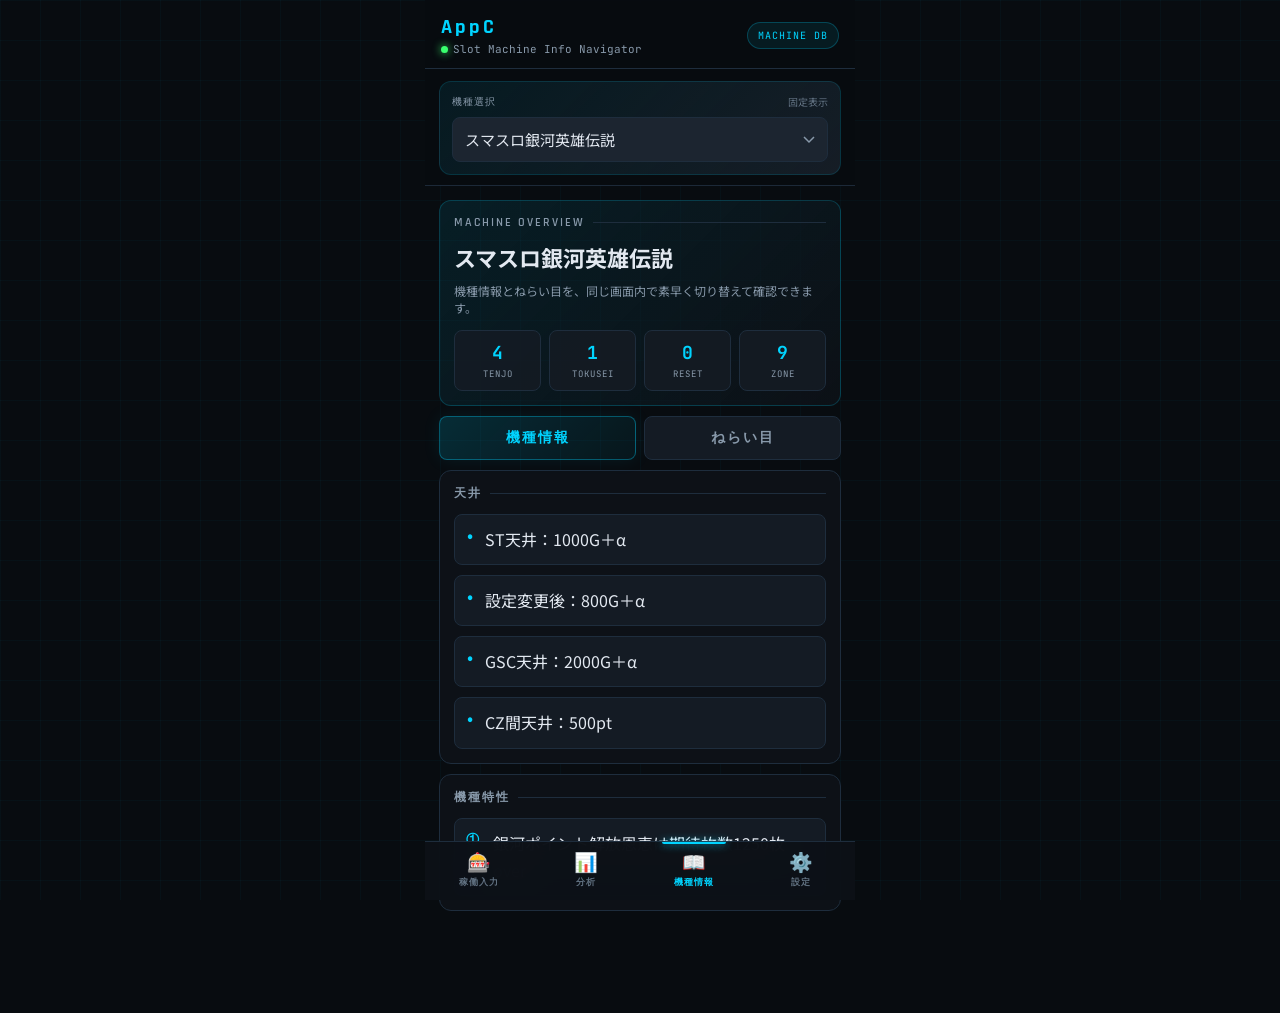
==== commit 7cee29da: "Implement kado input and shop master" ====
--- a/index.html
+++ b/index.html
@@ -317,9 +317,305 @@
   font-weight:600;
 }
 .nav-item.active .nav-label { color:var(--accent); }
+.selector-bar.hidden { display:none; }
+.page-note {
+  color:var(--text2);
+  font-size:12px;
+  line-height:1.7;
+}
+.form-grid {
+  display:grid;
+  grid-template-columns:repeat(2, minmax(0, 1fr));
+  gap:10px 8px;
+}
+.form-grid.single { grid-template-columns:1fr; }
+.form-grid.triple { grid-template-columns:repeat(3, minmax(0, 1fr)); }
+.field-group {
+  display:flex;
+  flex-direction:column;
+  gap:6px;
+}
+.field-group.full { grid-column:1 / -1; }
+.field-label {
+  font-size:10px;
+  color:var(--text2);
+  font-family:"JetBrains Mono",monospace;
+  letter-spacing:1px;
+  text-transform:uppercase;
+}
+.field-note {
+  color:var(--text3);
+  font-size:11px;
+  line-height:1.5;
+}
+.input-field.numeric {
+  font-family:"JetBrains Mono",monospace;
+}
+.readonly-card {
+  min-height:46px;
+  display:flex;
+  align-items:center;
+  justify-content:space-between;
+  gap:8px;
+  padding:11px 12px;
+  border:1px solid var(--border);
+  border-radius:var(--radius-sm);
+  background:linear-gradient(135deg, rgba(0,212,255,0.06), rgba(20,27,36,0.85));
+}
+.readonly-label {
+  color:var(--text2);
+  font-size:11px;
+}
+.readonly-value {
+  font-family:"JetBrains Mono",monospace;
+  font-size:15px;
+  font-weight:700;
+  color:var(--accent);
+}
+.metric-grid {
+  display:grid;
+  grid-template-columns:repeat(2, minmax(0, 1fr));
+  gap:8px;
+}
+.metric-card {
+  background:var(--surface2);
+  border:1px solid var(--border);
+  border-radius:var(--radius-sm);
+  padding:12px;
+}
+.metric-label {
+  font-size:10px;
+  color:var(--text2);
+  font-family:"JetBrains Mono",monospace;
+  letter-spacing:1px;
+  text-transform:uppercase;
+}
+.metric-value {
+  margin-top:6px;
+  font-family:"JetBrains Mono",monospace;
+  font-size:20px;
+  font-weight:700;
+  color:var(--text);
+  word-break:break-word;
+}
+.metric-value.pos { color:var(--green); }
+.metric-value.neg { color:var(--red); }
+.metric-value.neutral { color:var(--accent); }
+.divider {
+  height:1px;
+  margin:14px 0;
+  background:var(--border);
+}
+.inline-split {
+  display:grid;
+  grid-template-columns:1fr auto 1fr;
+  gap:8px;
+  align-items:end;
+}
+.inline-symbol {
+  padding-bottom:11px;
+  color:var(--text2);
+  text-align:center;
+  font-family:"JetBrains Mono",monospace;
+}
+.radio-group {
+  display:flex;
+  flex-wrap:wrap;
+  gap:8px;
+}
+.radio-chip {
+  position:relative;
+  display:inline-flex;
+  align-items:center;
+  gap:6px;
+  padding:8px 12px;
+  border-radius:999px;
+  border:1px solid var(--border);
+  background:var(--surface2);
+  color:var(--text2);
+  font-size:12px;
+  cursor:pointer;
+}
+.radio-chip input {
+  accent-color:var(--accent);
+}
+.counter-toolbar {
+  display:flex;
+  align-items:center;
+  justify-content:space-between;
+  gap:8px;
+  margin-bottom:12px;
+}
+.toolbar-actions {
+  display:flex;
+  gap:8px;
+}
+.soft-btn,
+.primary-btn,
+.danger-btn {
+  border-radius:var(--radius-sm);
+  padding:10px 12px;
+  font-size:12px;
+  font-family:"Rajdhani",sans-serif;
+  font-weight:700;
+  letter-spacing:1.5px;
+  cursor:pointer;
+}
+.soft-btn {
+  background:var(--surface2);
+  border:1px solid var(--border);
+  color:var(--text2);
+}
+.primary-btn {
+  background:linear-gradient(135deg, rgba(0,212,255,0.18), rgba(0,212,255,0.06));
+  border:1px solid rgba(0,212,255,0.38);
+  color:var(--accent);
+}
+.danger-btn {
+  background:rgba(255,68,102,0.08);
+  border:1px solid rgba(255,68,102,0.28);
+  color:var(--red);
+}
+.counter-list {
+  display:grid;
+  gap:10px;
+}
+.counter-row {
+  background:var(--surface2);
+  border:1px solid var(--border);
+  border-radius:var(--radius-sm);
+  padding:10px;
+  display:grid;
+  gap:8px;
+}
+.counter-top {
+  display:grid;
+  grid-template-columns:minmax(72px, auto) 1fr auto auto;
+  gap:8px;
+  align-items:center;
+}
+.counter-name-btn {
+  min-height:40px;
+  padding:0 10px;
+  border-radius:var(--radius-sm);
+  border:1px solid rgba(0,212,255,0.28);
+  background:rgba(0,212,255,0.08);
+  color:var(--accent);
+  font-family:"Rajdhani",sans-serif;
+  font-size:15px;
+  font-weight:700;
+  cursor:pointer;
+}
+.counter-number {
+  width:100%;
+  min-height:40px;
+  text-align:center;
+}
+.counter-step {
+  width:40px;
+  height:40px;
+  border-radius:var(--radius-sm);
+  border:1px solid var(--border);
+  background:var(--surface3);
+  color:var(--text);
+  font-size:22px;
+  line-height:1;
+  cursor:pointer;
+}
+.counter-stat {
+  color:var(--text2);
+  font-size:12px;
+  font-family:"JetBrains Mono",monospace;
+}
+.hits-list {
+  display:grid;
+  gap:8px;
+}
+.hit-row {
+  background:var(--surface2);
+  border:1px solid var(--border);
+  border-radius:var(--radius-sm);
+  padding:10px;
+  display:grid;
+  grid-template-columns:84px 1fr 1fr auto;
+  gap:8px;
+  align-items:center;
+}
+.icon-btn {
+  width:38px;
+  height:38px;
+  border-radius:var(--radius-sm);
+  border:1px solid rgba(255,68,102,0.25);
+  background:rgba(255,68,102,0.08);
+  color:var(--red);
+  font-size:18px;
+  cursor:pointer;
+}
+.stack-actions {
+  display:grid;
+  gap:10px;
+}
+.save-banner {
+  display:none;
+  margin-bottom:10px;
+  padding:10px 12px;
+  border:1px solid rgba(57,255,110,0.25);
+  border-radius:var(--radius-sm);
+  background:rgba(57,255,110,0.08);
+  color:var(--green);
+  font-size:12px;
+  font-family:"JetBrains Mono",monospace;
+}
+.save-banner.show { display:block; }
+.shop-list {
+  display:grid;
+  gap:8px;
+}
+.shop-row {
+  background:var(--surface2);
+  border:1px solid var(--border);
+  border-radius:var(--radius-sm);
+  padding:12px;
+  display:flex;
+  align-items:center;
+  justify-content:space-between;
+  gap:10px;
+}
+.shop-info {
+  min-width:0;
+}
+.shop-name {
+  font-weight:700;
+}
+.shop-meta {
+  margin-top:4px;
+  color:var(--text2);
+  font-size:12px;
+  font-family:"JetBrains Mono",monospace;
+}
+.shop-actions {
+  display:flex;
+  gap:8px;
+  flex-shrink:0;
+}
+.empty-state {
+  color:var(--text2);
+  background:rgba(136,153,170,0.06);
+  border:1px dashed rgba(136,153,170,0.24);
+  border-radius:var(--radius-sm);
+  padding:14px;
+  line-height:1.7;
+}
 @media (max-width:360px) {
   .stats-grid { grid-template-columns:repeat(2, 1fr); }
   .hero-title { font-size:19px; }
+  .hit-row { grid-template-columns:1fr; }
+  .counter-top { grid-template-columns:1fr 1fr auto auto; }
+  .metric-grid,
+  .form-grid,
+  .form-grid.triple { grid-template-columns:1fr; }
+  .inline-split { grid-template-columns:1fr; }
+  .inline-symbol { display:none; }
 }
 </style>
 </head>
@@ -345,12 +641,140 @@
 
   <main>
     <section id="tab-kado" class="tab-content">
-      <div class="section placeholder-section">
-        <div class="placeholder-card">
-          <div class="placeholder-icon">🎰</div>
-          <div class="placeholder-title">稼働入力</div>
-          <div class="placeholder-text">準備中</div>
+      <div id="saveBanner" class="save-banner">slotLog_v1 に保存しました</div>
+
+      <section class="section">
+        <div class="section-header"><div class="section-label">Session</div><div class="section-line"></div></div>
+        <div class="form-grid">
+          <div class="field-group">
+            <label class="field-label" for="sessionDate">日付</label>
+            <input id="sessionDate" class="input-field numeric" type="date">
+          </div>
+          <div class="field-group">
+            <label class="field-label" for="shopSelect">店</label>
+            <select id="shopSelect" class="input-field"></select>
+          </div>
+          <div class="field-group">
+            <label class="field-label" for="startTime">開始時間</label>
+            <input id="startTime" class="input-field numeric" type="time">
+          </div>
+          <div class="field-group">
+            <label class="field-label" for="endTime">終了時間</label>
+            <input id="endTime" class="input-field numeric" type="time">
+          </div>
+          <div class="field-group">
+            <span class="field-label">稼働時間</span>
+            <div class="readonly-card">
+              <span class="readonly-label">自動計算</span>
+              <span id="kadoJikanDisplay" class="readonly-value">0.00h</span>
+            </div>
+          </div>
+          <div class="field-group">
+            <label class="field-label" for="sessionKishu">機種</label>
+            <select id="sessionKishu" class="input-field"></select>
+          </div>
+          <div class="field-group full">
+            <label class="field-label" for="neraiMe">狙い目</label>
+            <input id="neraiMe" class="input-field" type="text" placeholder="例: 580G～ / リセット後 250G～">
+          </div>
         </div>
+      </section>
+
+      <section class="section">
+        <div class="section-header"><div class="section-label">Medal & Profit</div><div class="section-line"></div></div>
+        <div class="form-grid single">
+          <div class="inline-split">
+            <div class="field-group">
+              <label class="field-label" for="kashiMedalValue">貸しメダル [枚]</label>
+              <input id="kashiMedalValue" class="input-field numeric" type="number" inputmode="numeric" step="1" min="0">
+            </div>
+            <div class="inline-symbol">/</div>
+            <div class="field-group">
+              <label class="field-label" for="kashiYenValue">貸しメダル [円]</label>
+              <input id="kashiYenValue" class="input-field numeric" type="number" inputmode="numeric" step="1" min="0">
+            </div>
+          </div>
+          <div class="field-group">
+            <label class="field-label" for="kokanRateValue">交換率 [枚 / 100円]</label>
+            <input id="kokanRateValue" class="input-field numeric" type="number" inputmode="numeric" step="0.1" min="0">
+          </div>
+        </div>
+
+        <div class="divider"></div>
+
+        <div class="form-grid">
+          <div class="field-group">
+            <label class="field-label" for="toshiValue">投資金額 [円]</label>
+            <input id="toshiValue" class="input-field numeric" type="number" inputmode="numeric" step="1" min="0">
+          </div>
+          <div class="field-group">
+            <label class="field-label" for="toshiMedalValue">投資メダル [枚]</label>
+            <input id="toshiMedalValue" class="input-field numeric" type="number" inputmode="numeric" step="1" min="0">
+          </div>
+          <div class="field-group full">
+            <label class="field-label" for="kaishuValue">回収メダル [枚]</label>
+            <input id="kaishuValue" class="input-field numeric" type="number" inputmode="numeric" step="1" min="0">
+          </div>
+        </div>
+
+        <div class="divider"></div>
+
+        <div class="metric-grid">
+          <div class="metric-card"><div class="metric-label">回収金額</div><div id="kaishuYenDisplay" class="metric-value neutral">¥0</div></div>
+          <div class="metric-card"><div class="metric-label">収支</div><div id="kosshiDisplay" class="metric-value neutral">¥0</div></div>
+          <div class="metric-card"><div class="metric-label">時給</div><div id="jikyuDisplay" class="metric-value neutral">¥0/h</div></div>
+          <div class="metric-card"><div class="metric-label">メダル投資換算</div><div id="medalInvestYenDisplay" class="metric-value neutral">¥0</div></div>
+        </div>
+      </section>
+
+      <section class="section">
+        <div class="section-header"><div class="section-label">Rotation</div><div class="section-line"></div></div>
+        <div class="form-grid triple">
+          <div class="field-group">
+            <label class="field-label" for="soKaitenValue">総回転数</label>
+            <input id="soKaitenValue" class="input-field numeric" type="number" inputmode="numeric" step="1" min="0">
+          </div>
+          <div class="field-group">
+            <label class="field-label" for="tsujoKaitenValue">通常回転数</label>
+            <input id="tsujoKaitenValue" class="input-field numeric" type="number" inputmode="numeric" step="1" min="0">
+          </div>
+          <div class="field-group">
+            <label class="field-label" for="atKaitenValue">AT中回転数</label>
+            <input id="atKaitenValue" class="input-field numeric" type="number" inputmode="numeric" step="1" min="0">
+          </div>
+        </div>
+      </section>
+
+      <section class="section">
+        <div class="counter-toolbar">
+          <div class="section-header" style="margin-bottom:0;"><div class="section-label">子役カウンター</div><div class="section-line"></div></div>
+          <div class="toolbar-actions">
+            <button id="clearCountersBtn" type="button" class="danger-btn">全クリア</button>
+          </div>
+        </div>
+        <div class="field-group" style="margin-bottom:12px;">
+          <span class="field-label">分母選択</span>
+          <div class="radio-group" id="counterDenominatorGroup">
+            <label class="radio-chip"><input type="radio" name="counterDenominator" value="soKaiten" checked>総回転数</label>
+            <label class="radio-chip"><input type="radio" name="counterDenominator" value="tsujoKaiten">通常回転数</label>
+            <label class="radio-chip"><input type="radio" name="counterDenominator" value="atKaiten">AT中回転数</label>
+          </div>
+        </div>
+        <div id="counterList" class="counter-list"></div>
+      </section>
+
+      <section class="section">
+        <div class="counter-toolbar">
+          <div class="section-header" style="margin-bottom:0;"><div class="section-label">当たり記録</div><div class="section-line"></div></div>
+          <div class="toolbar-actions">
+            <button id="addHitRowBtn" type="button" class="soft-btn">＋ 行追加</button>
+          </div>
+        </div>
+        <div id="hitsList" class="hits-list"></div>
+      </section>
+
+      <div class="stack-actions">
+        <button id="saveLogBtn" type="button" class="primary-btn">記録する</button>
       </div>
     </section>
 
@@ -410,24 +834,35 @@
       </div>
     </section>
 
-    <section id="tab-log" class="tab-content">
-      <div class="section placeholder-section">
-        <div class="placeholder-card">
-          <div class="placeholder-icon">📖</div>
-          <div class="placeholder-title">機種情報</div>
-          <div class="placeholder-text">このタブのみ実装済みです。下部メニューから表示できます。</div>
+    <section id="tab-settings" class="tab-content">
+      <section class="section">
+        <div class="section-header"><div class="section-label">店マスタ</div><div class="section-line"></div></div>
+        <div class="form-grid">
+          <div class="field-group">
+            <label class="field-label" for="shopNameInput">店名</label>
+            <input id="shopNameInput" class="input-field" type="text" placeholder="例: ○○店">
+          </div>
+          <div class="field-group">
+            <label class="field-label" for="shopKashiMedalInput">貸しメダル枚数</label>
+            <input id="shopKashiMedalInput" class="input-field numeric" type="number" inputmode="numeric" step="1" min="0">
+          </div>
+          <div class="field-group">
+            <label class="field-label" for="shopKashiYenInput">貸しメダル円</label>
+            <input id="shopKashiYenInput" class="input-field numeric" type="number" inputmode="numeric" step="1" min="0">
+          </div>
+          <div class="field-group">
+            <label class="field-label" for="shopKokanRateInput">交換率</label>
+            <input id="shopKokanRateInput" class="input-field numeric" type="number" inputmode="numeric" step="0.1" min="0">
+          </div>
         </div>
-      </div>
-    </section>
-
-    <section id="tab-settings" class="tab-content">
-      <div class="section placeholder-section">
-        <div class="placeholder-card">
-          <div class="placeholder-icon">⚙️</div>
-          <div class="placeholder-title">設定</div>
-          <div class="placeholder-text">準備中</div>
-        </div>
-      </div>
+        <div class="divider"></div>
+        <button id="saveShopBtn" type="button" class="primary-btn">追加</button>
+      </section>
+
+      <section class="section">
+        <div class="section-header"><div class="section-label">登録済み店一覧</div><div class="section-line"></div></div>
+        <div id="shopList" class="shop-list"></div>
+      </section>
     </section>
   </main>
 
@@ -435,7 +870,6 @@
     <button type="button" class="nav-item" data-tab="kado"><div class="nav-icon">🎰</div><div class="nav-label">稼働入力</div></button>
     <button type="button" class="nav-item" data-tab="analysis"><div class="nav-icon">📊</div><div class="nav-label">分析</div></button>
     <button type="button" class="nav-item active" data-tab="machine"><div class="nav-icon">📖</div><div class="nav-label">機種情報</div></button>
-    <button type="button" class="nav-item" data-tab="log"><div class="nav-icon">📝</div><div class="nav-label">メモ</div></button>
     <button type="button" class="nav-item" data-tab="settings"><div class="nav-icon">⚙️</div><div class="nav-label">設定</div></button>
   </nav>
 </div>
@@ -731,10 +1165,32 @@
   },
 ];
 
+const STORAGE_KEYS = {
+  shops: 'slotShops_v1',
+  logs: 'slotLog_v1',
+};
+
+const DEFAULT_COUNTER_NAMES = ['黄', '緑', '赤', '白', '黒'];
+const VALID_TABS = ['kado', 'analysis', 'machine', 'settings'];
+
+function createDefaultCounters() {
+  return DEFAULT_COUNTER_NAMES.map((name) => ({ name, count: 0 }));
+}
+
+function createDefaultHits(count = 10) {
+  return Array.from({ length: count }, () => ({ g: '', keiki: '', biko: '' }));
+}
+
 const STATE = {
   activeTab: 'machine',
   activeSubtab: 'machine-info',
   selectedMachine: '',
+  shops: [],
+  counters: createDefaultCounters(),
+  counterDenominator: 'soKaiten',
+  hits: createDefaultHits(),
+  editingShopId: null,
+  bannerTimer: null,
 };
 
 const CIRCLED_NUMBERS = [
@@ -748,14 +1204,58 @@
   return CIRCLED_NUMBERS[number] || `(${number})`;
 }
 
+function parseNumber(value) {
+  const number = Number.parseFloat(String(value ?? '').replace(/,/g, ''));
+  return Number.isFinite(number) ? number : 0;
+}
+
+function formatCurrency(value) {
+  const rounded = Math.round(value);
+  return `¥${rounded.toLocaleString('ja-JP')}`;
+}
+
+function formatTimeForInput(date) {
+  return `${String(date.getHours()).padStart(2, '0')}:${String(date.getMinutes()).padStart(2, '0')}`;
+}
+
+function formatDateForInput(date) {
+  const year = date.getFullYear();
+  const month = String(date.getMonth() + 1).padStart(2, '0');
+  const day = String(date.getDate()).padStart(2, '0');
+  return `${year}-${month}-${day}`;
+}
+
 function getMachineData() {
   return KISHU_DATA.find((item) => item.name === STATE.selectedMachine) || KISHU_DATA[0];
 }
 
-function populateMachineSelect() {
-  const select = document.getElementById('machineSelect');
-  select.innerHTML = KISHU_DATA.map((item) => `<option value="${item.name}">${item.name}</option>`).join('');
-  select.value = STATE.selectedMachine;
+function getSelectedShop() {
+  const id = document.getElementById('shopSelect').value;
+  return STATE.shops.find((shop) => String(shop.id) === id) || null;
+}
+
+function populateMachineSelects() {
+  const machineOptions = KISHU_DATA.map((item) => `<option value="${item.name}">${item.name}</option>`).join('');
+  const machineSelect = document.getElementById('machineSelect');
+  const sessionKishu = document.getElementById('sessionKishu');
+  machineSelect.innerHTML = machineOptions;
+  sessionKishu.innerHTML = machineOptions;
+  machineSelect.value = STATE.selectedMachine;
+  if (!sessionKishu.value) {
+    sessionKishu.value = STATE.selectedMachine;
+  }
+}
+
+function populateShopSelect() {
+  const shopSelect = document.getElementById('shopSelect');
+  const currentValue = shopSelect.value;
+  const options = ['<option value="">店を選択</option>']
+    .concat(STATE.shops.map((shop) => `<option value="${shop.id}">${shop.name}</option>`))
+    .join('');
+  shopSelect.innerHTML = options;
+  if (STATE.shops.some((shop) => String(shop.id) === currentValue)) {
+    shopSelect.value = currentValue;
+  }
 }
 
 function createNumberList(items) {
@@ -825,16 +1325,17 @@
 }
 
 function setActiveTab(tabName) {
-  STATE.activeTab = tabName;
+  STATE.activeTab = VALID_TABS.includes(tabName) ? tabName : 'machine';
   document.querySelectorAll('.tab-content').forEach((panel) => {
-    panel.classList.toggle('active', panel.id === `tab-${tabName}`);
+    panel.classList.toggle('active', panel.id === `tab-${STATE.activeTab}`);
   });
   document.querySelectorAll('.nav-item').forEach((button) => {
-    const isActive = button.dataset.tab === tabName;
+    const isActive = button.dataset.tab === STATE.activeTab;
     button.classList.toggle('active', isActive);
     button.setAttribute('aria-selected', isActive ? 'true' : 'false');
   });
-  localStorage.setItem('appc-active-tab', tabName);
+  document.querySelector('.selector-bar').classList.toggle('hidden', STATE.activeTab !== 'machine');
+  localStorage.setItem('appc-active-tab', STATE.activeTab);
 }
 
 function setActiveSubtab(subtabName) {
@@ -861,13 +1362,356 @@
     STATE.selectedMachine = KISHU_DATA[0].name;
   }
 
-  if (savedTab) {
+  if (savedTab && VALID_TABS.includes(savedTab)) {
     STATE.activeTab = savedTab;
   }
 
   if (savedSubtab) {
     STATE.activeSubtab = savedSubtab;
   }
+
+  try {
+    const shops = JSON.parse(localStorage.getItem(STORAGE_KEYS.shops) || '[]');
+    STATE.shops = Array.isArray(shops) ? shops : [];
+  } catch {
+    STATE.shops = [];
+  }
+}
+
+function setSessionDefaults() {
+  const now = new Date();
+  const dateInput = document.getElementById('sessionDate');
+  const startInput = document.getElementById('startTime');
+  const endInput = document.getElementById('endTime');
+  if (!dateInput.value) {
+    dateInput.value = formatDateForInput(now);
+  }
+  if (!startInput.value) {
+    startInput.value = formatTimeForInput(now);
+  }
+  if (!endInput.value) {
+    endInput.value = formatTimeForInput(now);
+  }
+}
+
+function getKadoHours() {
+  const start = document.getElementById('startTime').value;
+  const end = document.getElementById('endTime').value;
+  if (!start || !end) {
+    return 0;
+  }
+  const [startHour, startMinute] = start.split(':').map((value) => Number.parseInt(value, 10) || 0);
+  const [endHour, endMinute] = end.split(':').map((value) => Number.parseInt(value, 10) || 0);
+  let startMinutes = startHour * 60 + startMinute;
+  let endMinutes = endHour * 60 + endMinute;
+  if (endMinutes < startMinutes) {
+    endMinutes += 24 * 60;
+  }
+  return Math.max(0, (endMinutes - startMinutes) / 60);
+}
+
+function getRotationTotals() {
+  return {
+    soKaiten: parseNumber(document.getElementById('soKaitenValue').value),
+    tsujoKaiten: parseNumber(document.getElementById('tsujoKaitenValue').value),
+    atKaiten: parseNumber(document.getElementById('atKaitenValue').value),
+  };
+}
+
+function getProbabilityText(count) {
+  const totals = getRotationTotals();
+  const denominator = totals[STATE.counterDenominator] || 0;
+  if (count <= 0 || denominator <= 0) {
+    return '1/- (-%)';
+  }
+  const rate = denominator / count;
+  const percentage = (count / denominator) * 100;
+  return `1/${rate.toFixed(1)} (${percentage.toFixed(2)}%)`;
+}
+
+function updateMetricValue(elementId, value, suffix = '') {
+  const element = document.getElementById(elementId);
+  element.textContent = `${formatCurrency(value)}${suffix}`;
+  element.classList.remove('pos', 'neg', 'neutral');
+  if (value > 0) {
+    element.classList.add('pos');
+  } else if (value < 0) {
+    element.classList.add('neg');
+  } else {
+    element.classList.add('neutral');
+  }
+}
+
+function updateCounterStats() {
+  document.querySelectorAll('[data-counter-stat]').forEach((element) => {
+    const index = Number.parseInt(element.dataset.counterStat, 10);
+    element.textContent = getProbabilityText(STATE.counters[index].count);
+  });
+}
+
+function updateSessionMetrics() {
+  const kadoHours = getKadoHours();
+  const kokanRate = parseNumber(document.getElementById('kokanRateValue').value);
+  const toshi = parseNumber(document.getElementById('toshiValue').value);
+  const toshiMedal = parseNumber(document.getElementById('toshiMedalValue').value);
+  const kaishu = parseNumber(document.getElementById('kaishuValue').value);
+  const kaishuYen = kokanRate > 0 ? (kaishu / kokanRate) * 100 : 0;
+  const medalInvestYen = kokanRate > 0 ? (toshiMedal / kokanRate) * 100 : 0;
+  const kosshi = kaishuYen - toshi - medalInvestYen;
+  const jikyu = kadoHours > 0 ? kosshi / kadoHours : 0;
+
+  document.getElementById('kadoJikanDisplay').textContent = `${kadoHours.toFixed(2)}h`;
+  document.getElementById('medalInvestYenDisplay').textContent = formatCurrency(medalInvestYen);
+  document.getElementById('medalInvestYenDisplay').className = 'metric-value neutral';
+  document.getElementById('kaishuYenDisplay').textContent = formatCurrency(kaishuYen);
+  document.getElementById('kaishuYenDisplay').className = 'metric-value neutral';
+  updateMetricValue('kosshiDisplay', kosshi);
+  updateMetricValue('jikyuDisplay', jikyu, '/h');
+  updateCounterStats();
+}
+
+function renderCounters() {
+  const counterList = document.getElementById('counterList');
+  counterList.innerHTML = STATE.counters.map((counter, index) => `
+    <div class="counter-row">
+      <div class="counter-top">
+        <button type="button" class="counter-name-btn" data-counter-name="${index}">${counter.name}</button>
+        <input class="input-field numeric counter-number" type="number" inputmode="numeric" min="0" step="1" value="${counter.count}" data-counter-input="${index}">
+        <button type="button" class="counter-step" data-counter-minus="${index}">-</button>
+        <button type="button" class="counter-step" data-counter-plus="${index}">+</button>
+      </div>
+      <div class="counter-stat" data-counter-stat="${index}">${getProbabilityText(counter.count)}</div>
+    </div>
+  `).join('');
+
+  counterList.querySelectorAll('[data-counter-name]').forEach((button) => {
+    button.addEventListener('click', () => {
+      const index = Number.parseInt(button.dataset.counterName, 10);
+      const nextName = window.prompt('名前を入力してください', STATE.counters[index].name);
+      if (nextName !== null && nextName.trim()) {
+        STATE.counters[index].name = nextName.trim();
+        renderCounters();
+      }
+    });
+  });
+
+  counterList.querySelectorAll('[data-counter-input]').forEach((input) => {
+    input.addEventListener('input', () => {
+      const index = Number.parseInt(input.dataset.counterInput, 10);
+      STATE.counters[index].count = Math.max(0, Math.floor(parseNumber(input.value)));
+      updateCounterStats();
+    });
+  });
+
+  counterList.querySelectorAll('[data-counter-minus]').forEach((button) => {
+    button.addEventListener('click', () => {
+      const index = Number.parseInt(button.dataset.counterMinus, 10);
+      STATE.counters[index].count = Math.max(0, STATE.counters[index].count - 1);
+      const input = counterList.querySelector(`[data-counter-input="${index}"]`);
+      if (input) {
+        input.value = STATE.counters[index].count;
+      }
+      updateCounterStats();
+    });
+  });
+
+  counterList.querySelectorAll('[data-counter-plus]').forEach((button) => {
+    button.addEventListener('click', () => {
+      const index = Number.parseInt(button.dataset.counterPlus, 10);
+      STATE.counters[index].count += 1;
+      const input = counterList.querySelector(`[data-counter-input="${index}"]`);
+      if (input) {
+        input.value = STATE.counters[index].count;
+      }
+      updateCounterStats();
+    });
+  });
+}
+
+function renderHits() {
+  const hitsList = document.getElementById('hitsList');
+  hitsList.innerHTML = STATE.hits.map((hit, index) => `
+    <div class="hit-row">
+      <input class="input-field numeric" type="number" inputmode="numeric" min="0" step="1" placeholder="G数" value="${hit.g}" data-hit-field="g" data-hit-index="${index}">
+      <input class="input-field" type="text" placeholder="契機" value="${hit.keiki}" data-hit-field="keiki" data-hit-index="${index}">
+      <input class="input-field" type="text" placeholder="備考" value="${hit.biko}" data-hit-field="biko" data-hit-index="${index}">
+      <button type="button" class="icon-btn" data-hit-delete="${index}">×</button>
+    </div>
+  `).join('');
+
+  hitsList.querySelectorAll('[data-hit-field]').forEach((input) => {
+    input.addEventListener('input', () => {
+      const index = Number.parseInt(input.dataset.hitIndex, 10);
+      const field = input.dataset.hitField;
+      STATE.hits[index][field] = input.value;
+    });
+  });
+
+  hitsList.querySelectorAll('[data-hit-delete]').forEach((button) => {
+    button.addEventListener('click', () => {
+      const index = Number.parseInt(button.dataset.hitDelete, 10);
+      STATE.hits.splice(index, 1);
+      renderHits();
+    });
+  });
+}
+
+function renderShopList() {
+  const shopList = document.getElementById('shopList');
+  if (STATE.shops.length === 0) {
+    shopList.innerHTML = '<div class="empty-state">店マスタはまだ登録されていません。</div>';
+    return;
+  }
+
+  shopList.innerHTML = STATE.shops.map((shop) => `
+    <div class="shop-row">
+      <div class="shop-info">
+        <div class="shop-name">${shop.name}</div>
+        <div class="shop-meta">${shop.kashiMedal}枚/${shop.kashiYen}円　${shop.kokanRate}枚交換</div>
+      </div>
+      <div class="shop-actions">
+        <button type="button" class="soft-btn" data-shop-edit="${shop.id}">編集</button>
+        <button type="button" class="danger-btn" data-shop-delete="${shop.id}">削除</button>
+      </div>
+    </div>
+  `).join('');
+
+  shopList.querySelectorAll('[data-shop-edit]').forEach((button) => {
+    button.addEventListener('click', () => {
+      const id = button.dataset.shopEdit;
+      const shop = STATE.shops.find((item) => String(item.id) === id);
+      if (!shop) {
+        return;
+      }
+      STATE.editingShopId = shop.id;
+      document.getElementById('shopNameInput').value = shop.name;
+      document.getElementById('shopKashiMedalInput').value = shop.kashiMedal;
+      document.getElementById('shopKashiYenInput').value = shop.kashiYen;
+      document.getElementById('shopKokanRateInput').value = shop.kokanRate;
+      document.getElementById('saveShopBtn').textContent = '更新';
+    });
+  });
+
+  shopList.querySelectorAll('[data-shop-delete]').forEach((button) => {
+    button.addEventListener('click', () => {
+      const id = button.dataset.shopDelete;
+      if (!window.confirm('この店を削除しますか？')) {
+        return;
+      }
+      const currentSelected = document.getElementById('shopSelect').value;
+      STATE.shops = STATE.shops.filter((shop) => String(shop.id) !== id);
+      localStorage.setItem(STORAGE_KEYS.shops, JSON.stringify(STATE.shops));
+      renderShopList();
+      populateShopSelect();
+      if (currentSelected === id) {
+        document.getElementById('shopSelect').value = '';
+      }
+    });
+  });
+}
+
+function resetShopForm() {
+  STATE.editingShopId = null;
+  document.getElementById('shopNameInput').value = '';
+  document.getElementById('shopKashiMedalInput').value = '';
+  document.getElementById('shopKashiYenInput').value = '';
+  document.getElementById('shopKokanRateInput').value = '';
+  document.getElementById('saveShopBtn').textContent = '追加';
+}
+
+function saveShop() {
+  const name = document.getElementById('shopNameInput').value.trim();
+  const kashiMedal = Math.floor(parseNumber(document.getElementById('shopKashiMedalInput').value));
+  const kashiYen = Math.floor(parseNumber(document.getElementById('shopKashiYenInput').value));
+  const kokanRate = parseNumber(document.getElementById('shopKokanRateInput').value);
+
+  if (!name || !kashiMedal || !kashiYen || !kokanRate) {
+    window.alert('店名・貸しメダル・円・交換率を入力してください。');
+    return;
+  }
+
+  if (STATE.editingShopId !== null) {
+    STATE.shops = STATE.shops.map((shop) => (
+      shop.id === STATE.editingShopId
+        ? { ...shop, name, kashiMedal, kashiYen, kokanRate }
+        : shop
+    ));
+  } else {
+    STATE.shops.push({ id: Date.now(), name, kashiMedal, kashiYen, kokanRate });
+  }
+
+  localStorage.setItem(STORAGE_KEYS.shops, JSON.stringify(STATE.shops));
+  renderShopList();
+  populateShopSelect();
+  resetShopForm();
+}
+
+function applyShopPreset() {
+  const shop = getSelectedShop();
+  if (!shop) {
+    return;
+  }
+  document.getElementById('kashiMedalValue').value = shop.kashiMedal;
+  document.getElementById('kashiYenValue').value = shop.kashiYen;
+  document.getElementById('kokanRateValue').value = shop.kokanRate;
+  updateSessionMetrics();
+}
+
+function flashSaveBanner() {
+  const banner = document.getElementById('saveBanner');
+  banner.classList.add('show');
+  clearTimeout(STATE.bannerTimer);
+  STATE.bannerTimer = window.setTimeout(() => banner.classList.remove('show'), 1600);
+}
+
+function saveLog() {
+  const shop = getSelectedShop();
+  const kadoJikan = Number(getKadoHours().toFixed(2));
+  const kokanRate = parseNumber(document.getElementById('kokanRateValue').value);
+  const toshi = parseNumber(document.getElementById('toshiValue').value);
+  const toshiMedal = parseNumber(document.getElementById('toshiMedalValue').value);
+  const kaishu = parseNumber(document.getElementById('kaishuValue').value);
+  const kaishuYen = kokanRate > 0 ? (kaishu / kokanRate) * 100 : 0;
+  const kosshi = kaishuYen - toshi - (kokanRate > 0 ? (toshiMedal / kokanRate) * 100 : 0);
+  const jikyu = kadoJikan > 0 ? kosshi / kadoJikan : 0;
+  const totals = getRotationTotals();
+
+  const record = {
+    id: Date.now(),
+    date: document.getElementById('sessionDate').value,
+    startTime: document.getElementById('startTime').value,
+    endTime: document.getElementById('endTime').value,
+    kadoJikan,
+    shop: shop ? shop.name : '',
+    kishu: document.getElementById('sessionKishu').value,
+    neraiMe: document.getElementById('neraiMe').value.trim(),
+    kashiMedal: parseNumber(document.getElementById('kashiMedalValue').value),
+    kokanRate,
+    toshi,
+    toshiMedal,
+    kaishu,
+    kaishuYen: Number(kaishuYen.toFixed(2)),
+    kosshi: Number(kosshi.toFixed(2)),
+    jikyu: Number(jikyu.toFixed(2)),
+    soKaiten: totals.soKaiten,
+    tsujoKaiten: totals.tsujoKaiten,
+    atKaiten: totals.atKaiten,
+    counters: STATE.counters.map((counter) => ({ name: counter.name, count: counter.count })),
+    hits: STATE.hits
+      .filter((hit) => String(hit.g).trim() || hit.keiki.trim() || hit.biko.trim())
+      .map((hit) => ({ g: hit.g, keiki: hit.keiki, biko: hit.biko })),
+  };
+
+  let logs = [];
+  try {
+    const parsed = JSON.parse(localStorage.getItem(STORAGE_KEYS.logs) || '[]');
+    logs = Array.isArray(parsed) ? parsed : [];
+  } catch {
+    logs = [];
+  }
+  logs.push(record);
+  localStorage.setItem(STORAGE_KEYS.logs, JSON.stringify(logs));
+  flashSaveBanner();
 }
 
 function bindEvents() {
@@ -884,14 +1728,51 @@
   document.querySelectorAll('.subtab-btn').forEach((button) => {
     button.addEventListener('click', () => setActiveSubtab(button.dataset.subtab));
   });
+
+  document.getElementById('shopSelect').addEventListener('change', applyShopPreset);
+  document.getElementById('saveShopBtn').addEventListener('click', saveShop);
+  document.getElementById('saveLogBtn').addEventListener('click', saveLog);
+  document.getElementById('addHitRowBtn').addEventListener('click', () => {
+    STATE.hits.push({ g: '', keiki: '', biko: '' });
+    renderHits();
+  });
+  document.getElementById('clearCountersBtn').addEventListener('click', () => {
+    if (!window.confirm('カウンターをリセットしますか？')) {
+      return;
+    }
+    STATE.counters = createDefaultCounters();
+    renderCounters();
+  });
+
+  document.getElementById('counterDenominatorGroup').querySelectorAll('input').forEach((radio) => {
+    radio.addEventListener('change', () => {
+      STATE.counterDenominator = radio.value;
+      renderCounters();
+    });
+  });
+
+  [
+    'startTime', 'endTime', 'kashiMedalValue', 'kashiYenValue', 'kokanRateValue',
+    'toshiValue', 'toshiMedalValue', 'kaishuValue',
+    'soKaitenValue', 'tsujoKaitenValue', 'atKaitenValue',
+  ].forEach((id) => {
+    document.getElementById(id).addEventListener('input', updateSessionMetrics);
+    document.getElementById(id).addEventListener('change', updateSessionMetrics);
+  });
 }
 
 function init() {
   restoreState();
-  populateMachineSelect();
+  populateMachineSelects();
+  populateShopSelect();
   renderMachineTab();
+  renderCounters();
+  renderHits();
+  renderShopList();
+  setSessionDefaults();
   setActiveTab(STATE.activeTab);
   setActiveSubtab(STATE.activeSubtab);
+  updateSessionMetrics();
   bindEvents();
 }
 
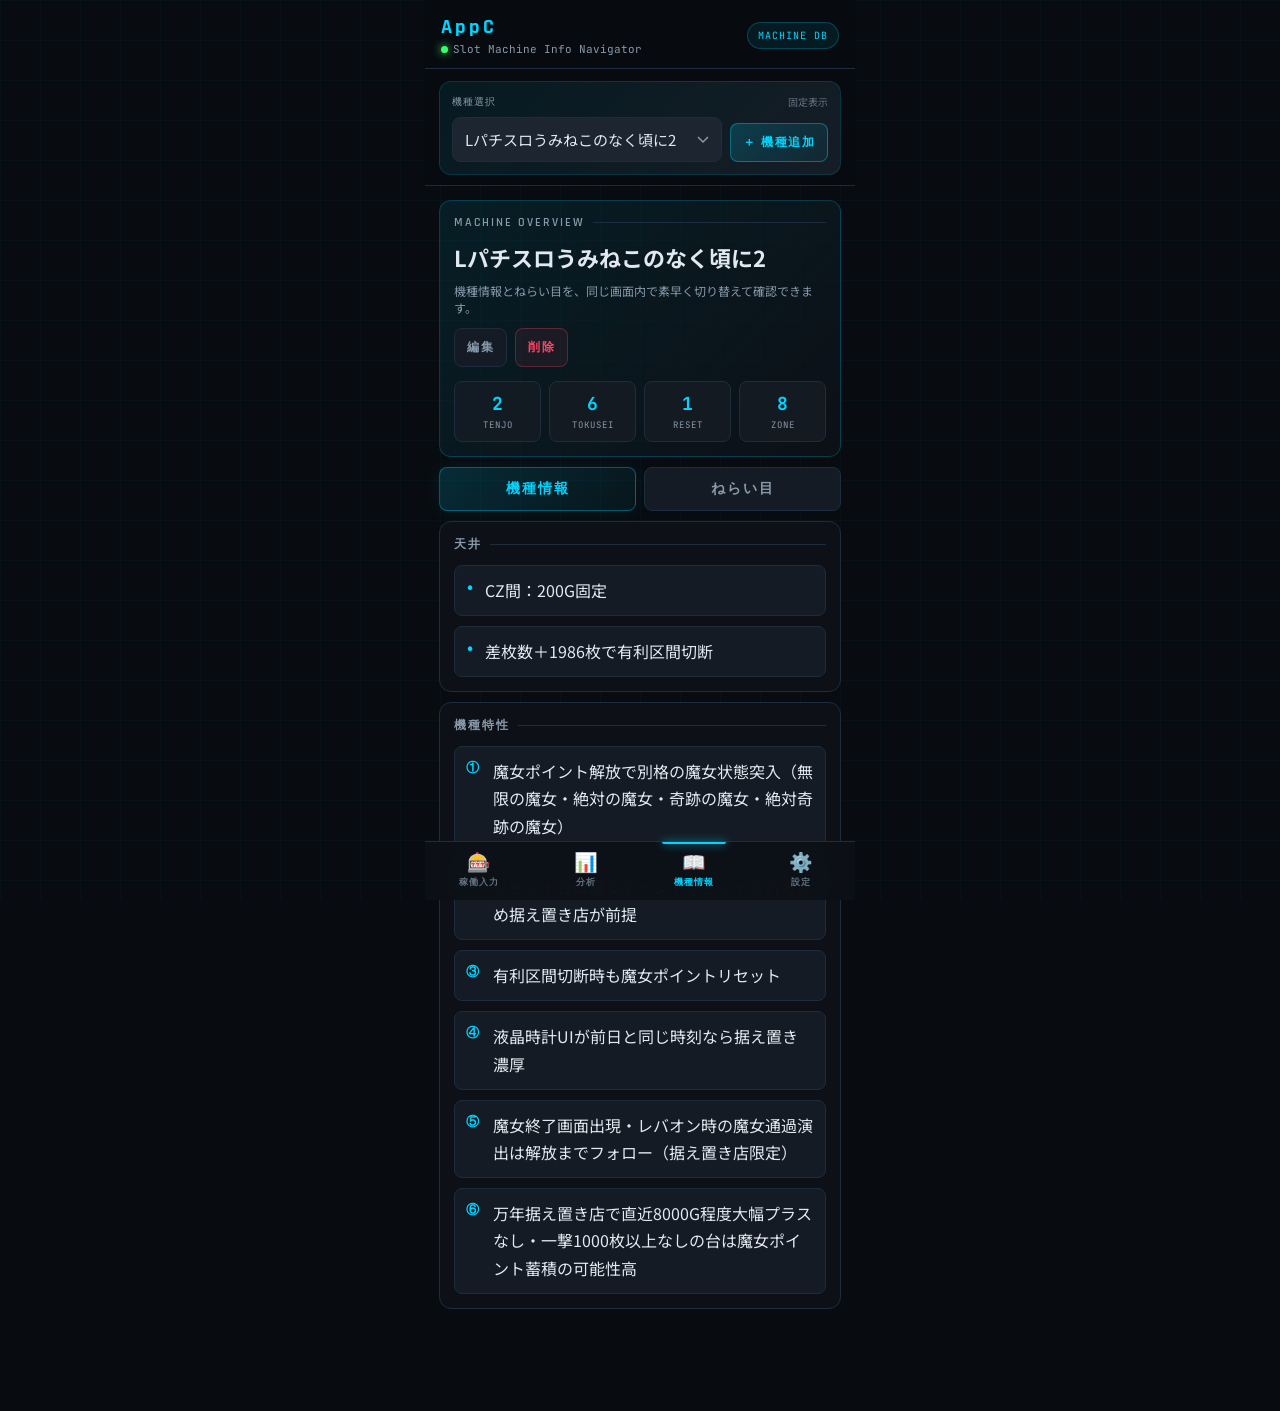
==== commit 8d74d0a3: "Redesign counters and add machine editor" ====
--- a/index.html
+++ b/index.html
@@ -361,16 +361,24 @@
   border:1px solid var(--border);
   border-radius:var(--radius-sm);
   background:linear-gradient(135deg, rgba(0,212,255,0.06), rgba(20,27,36,0.85));
+  min-width:0;
+  overflow:hidden;
 }
 .readonly-label {
   color:var(--text2);
   font-size:11px;
+  min-width:0;
 }
 .readonly-value {
   font-family:"JetBrains Mono",monospace;
-  font-size:15px;
+  font-size:14px;
   font-weight:700;
   color:var(--accent);
+  min-width:0;
+  text-align:right;
+  white-space:nowrap;
+  overflow:hidden;
+  text-overflow:ellipsis;
 }
 .metric-grid {
   display:grid;
@@ -449,6 +457,7 @@
 .toolbar-actions {
   display:flex;
   gap:8px;
+  flex-wrap:wrap;
 }
 .soft-btn,
 .primary-btn,
@@ -476,56 +485,120 @@
   border:1px solid rgba(255,68,102,0.28);
   color:var(--red);
 }
-.counter-list {
+.counter-panel {
   display:grid;
-  gap:10px;
-}
-.counter-row {
+  gap:12px;
+}
+.counter-strip {
+  display:grid;
+  grid-template-columns:repeat(5, minmax(0, 1fr));
+  gap:6px;
+}
+.counter-tile {
   background:var(--surface2);
   border:1px solid var(--border);
   border-radius:var(--radius-sm);
-  padding:10px;
+  padding:8px 6px;
   display:grid;
-  gap:8px;
-}
-.counter-top {
-  display:grid;
-  grid-template-columns:minmax(72px, auto) 1fr auto auto;
-  gap:8px;
-  align-items:center;
-}
-.counter-name-btn {
-  min-height:40px;
-  padding:0 10px;
+  gap:6px;
+  min-width:0;
+}
+.counter-tap-btn {
+  min-height:36px;
+  padding:0 4px;
   border-radius:var(--radius-sm);
-  border:1px solid rgba(0,212,255,0.28);
+  border:1px solid rgba(0,212,255,0.25);
   background:rgba(0,212,255,0.08);
   color:var(--accent);
   font-family:"Rajdhani",sans-serif;
-  font-size:15px;
+  font-size:14px;
   font-weight:700;
   cursor:pointer;
+  white-space:nowrap;
+  overflow:hidden;
+  text-overflow:ellipsis;
+}
+.counter-tap-btn.minus-mode {
+  border-color:rgba(255,68,102,0.28);
+  background:rgba(255,68,102,0.08);
+  color:var(--red);
 }
 .counter-number {
   width:100%;
-  min-height:40px;
+  min-height:34px;
   text-align:center;
-}
-.counter-step {
-  width:40px;
-  height:40px;
-  border-radius:var(--radius-sm);
-  border:1px solid var(--border);
-  background:var(--surface3);
-  color:var(--text);
-  font-size:22px;
-  line-height:1;
-  cursor:pointer;
+  padding:8px 6px;
+  font-size:16px;
 }
 .counter-stat {
   color:var(--text2);
-  font-size:12px;
+  font-size:10px;
   font-family:"JetBrains Mono",monospace;
+  text-align:center;
+  white-space:nowrap;
+  overflow:hidden;
+  text-overflow:ellipsis;
+}
+.toggle-btn.active {
+  background:rgba(255,68,102,0.12);
+  border-color:rgba(255,68,102,0.32);
+  color:var(--red);
+}
+.inline-editor {
+  display:none;
+  margin-top:12px;
+  padding:12px;
+  border:1px solid var(--border);
+  border-radius:var(--radius-sm);
+  background:rgba(20,27,36,0.9);
+}
+.inline-editor.show {
+  display:grid;
+  gap:10px;
+}
+.editor-row {
+  display:grid;
+  grid-template-columns:48px 1fr;
+  gap:8px;
+  align-items:center;
+}
+.editor-actions {
+  display:flex;
+  gap:8px;
+  flex-wrap:wrap;
+}
+.selector-controls {
+  display:grid;
+  grid-template-columns:minmax(0, 1fr) auto;
+  gap:8px;
+  align-items:end;
+}
+.hero-actions {
+  display:flex;
+  gap:8px;
+  flex-wrap:wrap;
+  margin-top:12px;
+}
+.machine-editor {
+  display:none;
+  margin-top:10px;
+}
+.machine-editor.show {
+  display:block;
+}
+.textarea-field {
+  min-height:96px;
+  resize:vertical;
+  line-height:1.6;
+}
+.machine-editor-grid {
+  display:grid;
+  gap:10px;
+}
+.machine-editor-actions {
+  display:flex;
+  gap:8px;
+  flex-wrap:wrap;
 }
 .hits-list {
   display:grid;
@@ -535,20 +608,25 @@
   background:var(--surface2);
   border:1px solid var(--border);
   border-radius:var(--radius-sm);
-  padding:10px;
+  padding:6px;
   display:grid;
-  grid-template-columns:84px 1fr 1fr auto;
-  gap:8px;
+  grid-template-columns:70px 92px minmax(0, 1fr) 28px;
+  gap:6px;
   align-items:center;
 }
+.hit-row .input-field {
+  min-height:30px;
+  padding:6px 8px;
+  font-size:13px;
+}
 .icon-btn {
-  width:38px;
-  height:38px;
+  width:28px;
+  height:28px;
   border-radius:var(--radius-sm);
   border:1px solid rgba(255,68,102,0.25);
   background:rgba(255,68,102,0.08);
   color:var(--red);
-  font-size:18px;
+  font-size:14px;
   cursor:pointer;
 }
 .stack-actions {
@@ -609,13 +687,18 @@
 @media (max-width:360px) {
   .stats-grid { grid-template-columns:repeat(2, 1fr); }
   .hero-title { font-size:19px; }
-  .hit-row { grid-template-columns:1fr; }
-  .counter-top { grid-template-columns:1fr 1fr auto auto; }
+  .hit-row { grid-template-columns:64px 76px minmax(0, 1fr) 28px; }
+  .counter-strip { gap:4px; }
+  .counter-tile { padding:6px 4px; }
+  .counter-tap-btn { font-size:12px; min-height:32px; }
+  .counter-number { font-size:14px; min-height:30px; }
+  .counter-stat { font-size:9px; }
   .metric-grid,
   .form-grid,
   .form-grid.triple { grid-template-columns:1fr; }
   .inline-split { grid-template-columns:1fr; }
   .inline-symbol { display:none; }
+  .selector-controls { grid-template-columns:1fr; }
 }
 </style>
 </head>
@@ -635,7 +718,10 @@
         <div class="selector-label">機種選択</div>
         <div class="selector-caption">固定表示</div>
       </div>
-      <select id="machineSelect" class="input-field" aria-label="機種選択"></select>
+      <div class="selector-controls">
+        <select id="machineSelect" class="input-field" aria-label="機種選択"></select>
+        <button id="addMachineBtn" type="button" class="primary-btn">＋ 機種追加</button>
+      </div>
     </div>
   </div>
 
@@ -749,6 +835,8 @@
         <div class="counter-toolbar">
           <div class="section-header" style="margin-bottom:0;"><div class="section-label">子役カウンター</div><div class="section-line"></div></div>
           <div class="toolbar-actions">
+            <button id="counterMinusToggleBtn" type="button" class="soft-btn toggle-btn">マイナス切り替え</button>
+            <button id="editCounterNamesBtn" type="button" class="soft-btn">名前編集</button>
             <button id="clearCountersBtn" type="button" class="danger-btn">全クリア</button>
           </div>
         </div>
@@ -760,7 +848,14 @@
             <label class="radio-chip"><input type="radio" name="counterDenominator" value="atKaiten">AT中回転数</label>
           </div>
         </div>
-        <div id="counterList" class="counter-list"></div>
+        <div id="counterList" class="counter-panel"></div>
+        <div id="counterNameEditor" class="inline-editor">
+          <div id="counterNameEditorRows"></div>
+          <div class="editor-actions">
+            <button id="saveCounterNamesBtn" type="button" class="primary-btn">保存</button>
+            <button id="cancelCounterNamesBtn" type="button" class="soft-btn">キャンセル</button>
+          </div>
+        </div>
       </section>
 
       <section class="section">
@@ -796,6 +891,10 @@
         </div>
         <div id="machineName" class="hero-title"></div>
         <div class="hero-sub">機種情報とねらい目を、同じ画面内で素早く切り替えて確認できます。</div>
+        <div class="hero-actions">
+          <button id="editMachineBtn" type="button" class="soft-btn">編集</button>
+          <button id="deleteMachineBtn" type="button" class="danger-btn">削除</button>
+        </div>
         <div class="stats-grid">
           <div class="stat-card"><div id="tenjoCount" class="stat-value">0</div><div class="stat-label">TENJO</div></div>
           <div class="stat-card"><div id="tokuseiCount" class="stat-value">0</div><div class="stat-label">TOKUSEI</div></div>
@@ -804,6 +903,37 @@
         </div>
       </div>
 
+      <section id="machineEditor" class="section machine-editor">
+        <div class="section-header"><div class="section-label">機種追加・編集</div><div class="section-line"></div></div>
+        <div class="machine-editor-grid">
+          <div class="field-group">
+            <label class="field-label" for="machineNameInput">機種名</label>
+            <input id="machineNameInput" class="input-field" type="text" placeholder="機種名を入力">
+          </div>
+          <div class="field-group">
+            <label class="field-label" for="machineTenjoInput">天井</label>
+            <textarea id="machineTenjoInput" class="input-field textarea-field" placeholder="1行1項目"></textarea>
+          </div>
+          <div class="field-group">
+            <label class="field-label" for="machineTokuseiInput">機種特性</label>
+            <textarea id="machineTokuseiInput" class="input-field textarea-field" placeholder="1行1項目"></textarea>
+          </div>
+          <div class="field-group">
+            <label class="field-label" for="machineResetInput">リセット</label>
+            <textarea id="machineResetInput" class="input-field textarea-field" placeholder="1行1項目"></textarea>
+          </div>
+          <div class="field-group">
+            <label class="field-label" for="machineZoneInput">ゾーン</label>
+            <textarea id="machineZoneInput" class="input-field textarea-field" placeholder="1行1項目"></textarea>
+          </div>
+        </div>
+        <div class="divider"></div>
+        <div class="machine-editor-actions">
+          <button id="saveMachineBtn" type="button" class="primary-btn">保存</button>
+          <button id="cancelMachineBtn" type="button" class="soft-btn">キャンセル</button>
+        </div>
+      </section>
+
       <div class="subtabs" role="tablist" aria-label="機種情報サブタブ">
         <button type="button" class="subtab-btn active" data-subtab="machine-info" aria-selected="true">機種情報</button>
         <button type="button" class="subtab-btn" data-subtab="targets" aria-selected="false">ねらい目</button>
@@ -1168,6 +1298,8 @@
 const STORAGE_KEYS = {
   shops: 'slotShops_v1',
   logs: 'slotLog_v1',
+  kishu: 'slotKishu_v1',
+  counterNames: 'slotCounterNames_v1',
 };
 
 const DEFAULT_COUNTER_NAMES = ['黄', '緑', '赤', '白', '黒'];
@@ -1185,11 +1317,17 @@
   activeTab: 'machine',
   activeSubtab: 'machine-info',
   selectedMachine: '',
+  machineOverrides: [],
+  mergedMachines: [],
   shops: [],
   counters: createDefaultCounters(),
   counterDenominator: 'soKaiten',
+  counterMinusMode: false,
   hits: createDefaultHits(),
   editingShopId: null,
+  editingMachineName: null,
+  machineEditorOpen: false,
+  counterNameEditorOpen: false,
   bannerTimer: null,
 };
 
@@ -1225,8 +1363,59 @@
   return `${year}-${month}-${day}`;
 }
 
+function parseLines(value) {
+  return String(value || '')
+    .split(/\r?\n/)
+    .map((line) => line.trim())
+    .filter(Boolean);
+}
+
+function linesToText(items) {
+  return Array.isArray(items) ? items.join('\n') : '';
+}
+
+function getStoredMachineEntries() {
+  try {
+    const parsed = JSON.parse(localStorage.getItem(STORAGE_KEYS.kishu) || '[]');
+    return Array.isArray(parsed) ? parsed : [];
+  } catch {
+    return [];
+  }
+}
+
+function getMergedMachines() {
+  const machineMap = new Map(KISHU_DATA.map((item) => [item.name, {
+    name: item.name,
+    tenjo: [...item.tenjo],
+    tokusei: [...item.tokusei],
+    reset: [...item.reset],
+    zone: [...item.zone],
+    source: 'base',
+  }]));
+
+  STATE.machineOverrides.forEach((item) => {
+    if (!item || !item.name) {
+      return;
+    }
+    if (item.deleted) {
+      machineMap.delete(item.name);
+      return;
+    }
+    machineMap.set(item.name, {
+      name: item.name,
+      tenjo: Array.isArray(item.tenjo) ? [...item.tenjo] : [],
+      tokusei: Array.isArray(item.tokusei) ? [...item.tokusei] : [],
+      reset: Array.isArray(item.reset) ? [...item.reset] : [],
+      zone: Array.isArray(item.zone) ? [...item.zone] : [],
+      source: 'custom',
+    });
+  });
+
+  return Array.from(machineMap.values()).sort((a, b) => a.name.localeCompare(b.name, 'ja'));
+}
+
 function getMachineData() {
-  return KISHU_DATA.find((item) => item.name === STATE.selectedMachine) || KISHU_DATA[0];
+  return STATE.mergedMachines.find((item) => item.name === STATE.selectedMachine) || STATE.mergedMachines[0];
 }
 
 function getSelectedShop() {
@@ -1235,13 +1424,16 @@
 }
 
 function populateMachineSelects() {
-  const machineOptions = KISHU_DATA.map((item) => `<option value="${item.name}">${item.name}</option>`).join('');
+  const machineOptions = STATE.mergedMachines.map((item) => `<option value="${item.name}">${item.name}</option>`).join('');
   const machineSelect = document.getElementById('machineSelect');
   const sessionKishu = document.getElementById('sessionKishu');
   machineSelect.innerHTML = machineOptions;
   sessionKishu.innerHTML = machineOptions;
+  if (!STATE.mergedMachines.some((item) => item.name === STATE.selectedMachine)) {
+    STATE.selectedMachine = STATE.mergedMachines[0]?.name || '';
+  }
   machineSelect.value = STATE.selectedMachine;
-  if (!sessionKishu.value) {
+  if (!STATE.mergedMachines.some((item) => item.name === sessionKishu.value)) {
     sessionKishu.value = STATE.selectedMachine;
   }
 }
@@ -1319,9 +1511,119 @@
 
 function renderMachineTab() {
   const data = getMachineData();
+  if (!data) {
+    return;
+  }
   renderMachineCounts(data);
   renderMachineInfo(data);
   renderTargets(data);
+  const deleteButton = document.getElementById('deleteMachineBtn');
+  deleteButton.disabled = STATE.mergedMachines.length <= 1;
+}
+
+function setMachineEditorVisibility(isOpen) {
+  STATE.machineEditorOpen = isOpen;
+  document.getElementById('machineEditor').classList.toggle('show', isOpen);
+}
+
+function resetMachineEditor() {
+  STATE.editingMachineName = null;
+  document.getElementById('machineNameInput').value = '';
+  document.getElementById('machineTenjoInput').value = '';
+  document.getElementById('machineTokuseiInput').value = '';
+  document.getElementById('machineResetInput').value = '';
+  document.getElementById('machineZoneInput').value = '';
+}
+
+function openMachineEditor(machineName = null) {
+  const machine = machineName
+    ? STATE.mergedMachines.find((item) => item.name === machineName)
+    : null;
+  STATE.editingMachineName = machine ? machine.name : null;
+  document.getElementById('machineNameInput').value = machine ? machine.name : '';
+  document.getElementById('machineTenjoInput').value = machine ? linesToText(machine.tenjo) : '';
+  document.getElementById('machineTokuseiInput').value = machine ? linesToText(machine.tokusei) : '';
+  document.getElementById('machineResetInput').value = machine ? linesToText(machine.reset) : '';
+  document.getElementById('machineZoneInput').value = machine ? linesToText(machine.zone) : '';
+  setMachineEditorVisibility(true);
+}
+
+function persistMachineOverrides() {
+  localStorage.setItem(STORAGE_KEYS.kishu, JSON.stringify(STATE.machineOverrides));
+  STATE.mergedMachines = getMergedMachines();
+  populateMachineSelects();
+  renderMachineTab();
+}
+
+function saveMachine() {
+  const name = document.getElementById('machineNameInput').value.trim();
+  if (!name) {
+    window.alert('機種名を入力してください。');
+    return;
+  }
+
+  const payload = {
+    name,
+    tenjo: parseLines(document.getElementById('machineTenjoInput').value),
+    tokusei: parseLines(document.getElementById('machineTokuseiInput').value),
+    reset: parseLines(document.getElementById('machineResetInput').value),
+    zone: parseLines(document.getElementById('machineZoneInput').value),
+  };
+
+  const originalName = STATE.editingMachineName;
+  STATE.machineOverrides = STATE.machineOverrides.filter((item) => item.name !== name && item.name !== originalName);
+  if (originalName && originalName !== name) {
+    STATE.machineOverrides.push({ name: originalName, deleted: true });
+  }
+  STATE.machineOverrides.push(payload);
+  persistMachineOverrides();
+  STATE.selectedMachine = name;
+  localStorage.setItem('appc-selected-machine', STATE.selectedMachine);
+  populateMachineSelects();
+  renderMachineTab();
+  resetMachineEditor();
+  setMachineEditorVisibility(false);
+}
+
+function deleteCurrentMachine() {
+  const machine = getMachineData();
+  if (!machine) {
+    return;
+  }
+  if (!window.confirm(`「${machine.name}」を削除しますか？`)) {
+    return;
+  }
+  STATE.machineOverrides = STATE.machineOverrides.filter((item) => item.name !== machine.name);
+  STATE.machineOverrides.push({ name: machine.name, deleted: true });
+  persistMachineOverrides();
+  STATE.selectedMachine = STATE.mergedMachines[0]?.name || '';
+  localStorage.setItem('appc-selected-machine', STATE.selectedMachine);
+  populateMachineSelects();
+  renderMachineTab();
+}
+
+function setCounterNameEditorVisibility(isOpen) {
+  STATE.counterNameEditorOpen = isOpen;
+  document.getElementById('counterNameEditor').classList.toggle('show', isOpen);
+}
+
+function renderCounterNameEditor() {
+  document.getElementById('counterNameEditorRows').innerHTML = STATE.counters.map((counter, index) => `
+    <div class="editor-row">
+      <span class="field-label">${DEFAULT_COUNTER_NAMES[index]}</span>
+      <input class="input-field" type="text" value="${counter.name}" data-counter-name-editor="${index}">
+    </div>
+  `).join('');
+}
+
+function saveCounterNames() {
+  document.querySelectorAll('[data-counter-name-editor]').forEach((input) => {
+    const index = Number.parseInt(input.dataset.counterNameEditor, 10);
+    STATE.counters[index].name = input.value.trim() || DEFAULT_COUNTER_NAMES[index];
+  });
+  localStorage.setItem(STORAGE_KEYS.counterNames, JSON.stringify(STATE.counters.map((counter) => counter.name)));
+  setCounterNameEditorVisibility(false);
+  renderCounters();
 }
 
 function setActiveTab(tabName) {
@@ -1356,10 +1658,13 @@
   const savedTab = localStorage.getItem('appc-active-tab');
   const savedSubtab = localStorage.getItem('appc-active-subtab');
 
-  if (savedMachine && KISHU_DATA.some((item) => item.name === savedMachine)) {
+  STATE.machineOverrides = getStoredMachineEntries();
+  STATE.mergedMachines = getMergedMachines();
+
+  if (savedMachine && STATE.mergedMachines.some((item) => item.name === savedMachine)) {
     STATE.selectedMachine = savedMachine;
   } else {
-    STATE.selectedMachine = KISHU_DATA[0].name;
+    STATE.selectedMachine = STATE.mergedMachines[0]?.name || '';
   }
 
   if (savedTab && VALID_TABS.includes(savedTab)) {
@@ -1375,6 +1680,18 @@
     STATE.shops = Array.isArray(shops) ? shops : [];
   } catch {
     STATE.shops = [];
+  }
+
+  try {
+    const names = JSON.parse(localStorage.getItem(STORAGE_KEYS.counterNames) || '[]');
+    if (Array.isArray(names) && names.length === DEFAULT_COUNTER_NAMES.length) {
+      STATE.counters = names.map((name, index) => ({
+        name: String(name || DEFAULT_COUNTER_NAMES[index]),
+        count: 0,
+      }));
+    }
+  } catch {
+    STATE.counters = createDefaultCounters();
   }
 }
 
@@ -1426,7 +1743,7 @@
   }
   const rate = denominator / count;
   const percentage = (count / denominator) * 100;
-  return `1/${rate.toFixed(1)} (${percentage.toFixed(2)}%)`;
+  return `1/${rate.toFixed(0)} (${percentage.toFixed(2)}%)`;
 }
 
 function updateMetricValue(elementId, value, suffix = '') {
@@ -1449,6 +1766,12 @@
   });
 }
 
+function updateCounterToggleButton() {
+  const button = document.getElementById('counterMinusToggleBtn');
+  button.classList.toggle('active', STATE.counterMinusMode);
+  button.textContent = STATE.counterMinusMode ? 'マイナス切り替え ON' : 'マイナス切り替え';
+}
+
 function updateSessionMetrics() {
   const kadoHours = getKadoHours();
   const kokanRate = parseNumber(document.getElementById('kokanRateValue').value);
@@ -1472,28 +1795,17 @@
 
 function renderCounters() {
   const counterList = document.getElementById('counterList');
-  counterList.innerHTML = STATE.counters.map((counter, index) => `
-    <div class="counter-row">
-      <div class="counter-top">
-        <button type="button" class="counter-name-btn" data-counter-name="${index}">${counter.name}</button>
-        <input class="input-field numeric counter-number" type="number" inputmode="numeric" min="0" step="1" value="${counter.count}" data-counter-input="${index}">
-        <button type="button" class="counter-step" data-counter-minus="${index}">-</button>
-        <button type="button" class="counter-step" data-counter-plus="${index}">+</button>
-      </div>
-      <div class="counter-stat" data-counter-stat="${index}">${getProbabilityText(counter.count)}</div>
+  counterList.innerHTML = `
+    <div class="counter-strip">
+      ${STATE.counters.map((counter, index) => `
+        <div class="counter-tile">
+          <button type="button" class="counter-tap-btn ${STATE.counterMinusMode ? 'minus-mode' : ''}" data-counter-tap="${index}">${counter.name}</button>
+          <input class="input-field numeric counter-number" type="number" inputmode="numeric" min="0" step="1" value="${counter.count}" data-counter-input="${index}">
+          <div class="counter-stat" data-counter-stat="${index}">${getProbabilityText(counter.count)}</div>
+        </div>
+      `).join('')}
     </div>
-  `).join('');
-
-  counterList.querySelectorAll('[data-counter-name]').forEach((button) => {
-    button.addEventListener('click', () => {
-      const index = Number.parseInt(button.dataset.counterName, 10);
-      const nextName = window.prompt('名前を入力してください', STATE.counters[index].name);
-      if (nextName !== null && nextName.trim()) {
-        STATE.counters[index].name = nextName.trim();
-        renderCounters();
-      }
-    });
-  });
+  `;
 
   counterList.querySelectorAll('[data-counter-input]').forEach((input) => {
     input.addEventListener('input', () => {
@@ -1503,22 +1815,10 @@
     });
   });
 
-  counterList.querySelectorAll('[data-counter-minus]').forEach((button) => {
+  counterList.querySelectorAll('[data-counter-tap]').forEach((button) => {
     button.addEventListener('click', () => {
-      const index = Number.parseInt(button.dataset.counterMinus, 10);
-      STATE.counters[index].count = Math.max(0, STATE.counters[index].count - 1);
-      const input = counterList.querySelector(`[data-counter-input="${index}"]`);
-      if (input) {
-        input.value = STATE.counters[index].count;
-      }
-      updateCounterStats();
-    });
-  });
-
-  counterList.querySelectorAll('[data-counter-plus]').forEach((button) => {
-    button.addEventListener('click', () => {
-      const index = Number.parseInt(button.dataset.counterPlus, 10);
-      STATE.counters[index].count += 1;
+      const index = Number.parseInt(button.dataset.counterTap, 10);
+      STATE.counters[index].count = Math.max(0, STATE.counters[index].count + (STATE.counterMinusMode ? -1 : 1));
       const input = counterList.querySelector(`[data-counter-input="${index}"]`);
       if (input) {
         input.value = STATE.counters[index].count;
@@ -1721,6 +2021,20 @@
     renderMachineTab();
   });
 
+  document.getElementById('addMachineBtn').addEventListener('click', () => {
+    resetMachineEditor();
+    setMachineEditorVisibility(true);
+  });
+  document.getElementById('editMachineBtn').addEventListener('click', () => {
+    openMachineEditor(STATE.selectedMachine);
+  });
+  document.getElementById('deleteMachineBtn').addEventListener('click', deleteCurrentMachine);
+  document.getElementById('saveMachineBtn').addEventListener('click', saveMachine);
+  document.getElementById('cancelMachineBtn').addEventListener('click', () => {
+    resetMachineEditor();
+    setMachineEditorVisibility(false);
+  });
+
   document.querySelectorAll('.nav-item').forEach((button) => {
     button.addEventListener('click', () => setActiveTab(button.dataset.tab));
   });
@@ -1732,6 +2046,19 @@
   document.getElementById('shopSelect').addEventListener('change', applyShopPreset);
   document.getElementById('saveShopBtn').addEventListener('click', saveShop);
   document.getElementById('saveLogBtn').addEventListener('click', saveLog);
+  document.getElementById('editCounterNamesBtn').addEventListener('click', () => {
+    renderCounterNameEditor();
+    setCounterNameEditorVisibility(true);
+  });
+  document.getElementById('saveCounterNamesBtn').addEventListener('click', saveCounterNames);
+  document.getElementById('cancelCounterNamesBtn').addEventListener('click', () => {
+    setCounterNameEditorVisibility(false);
+  });
+  document.getElementById('counterMinusToggleBtn').addEventListener('click', () => {
+    STATE.counterMinusMode = !STATE.counterMinusMode;
+    updateCounterToggleButton();
+    renderCounters();
+  });
   document.getElementById('addHitRowBtn').addEventListener('click', () => {
     STATE.hits.push({ g: '', keiki: '', biko: '' });
     renderHits();
@@ -1747,7 +2074,7 @@
   document.getElementById('counterDenominatorGroup').querySelectorAll('input').forEach((radio) => {
     radio.addEventListener('change', () => {
       STATE.counterDenominator = radio.value;
-      renderCounters();
+      updateCounterStats();
     });
   });
 
@@ -1767,11 +2094,13 @@
   populateShopSelect();
   renderMachineTab();
   renderCounters();
+  renderCounterNameEditor();
   renderHits();
   renderShopList();
   setSessionDefaults();
   setActiveTab(STATE.activeTab);
   setActiveSubtab(STATE.activeSubtab);
+  updateCounterToggleButton();
   updateSessionMetrics();
   bindEvents();
 }
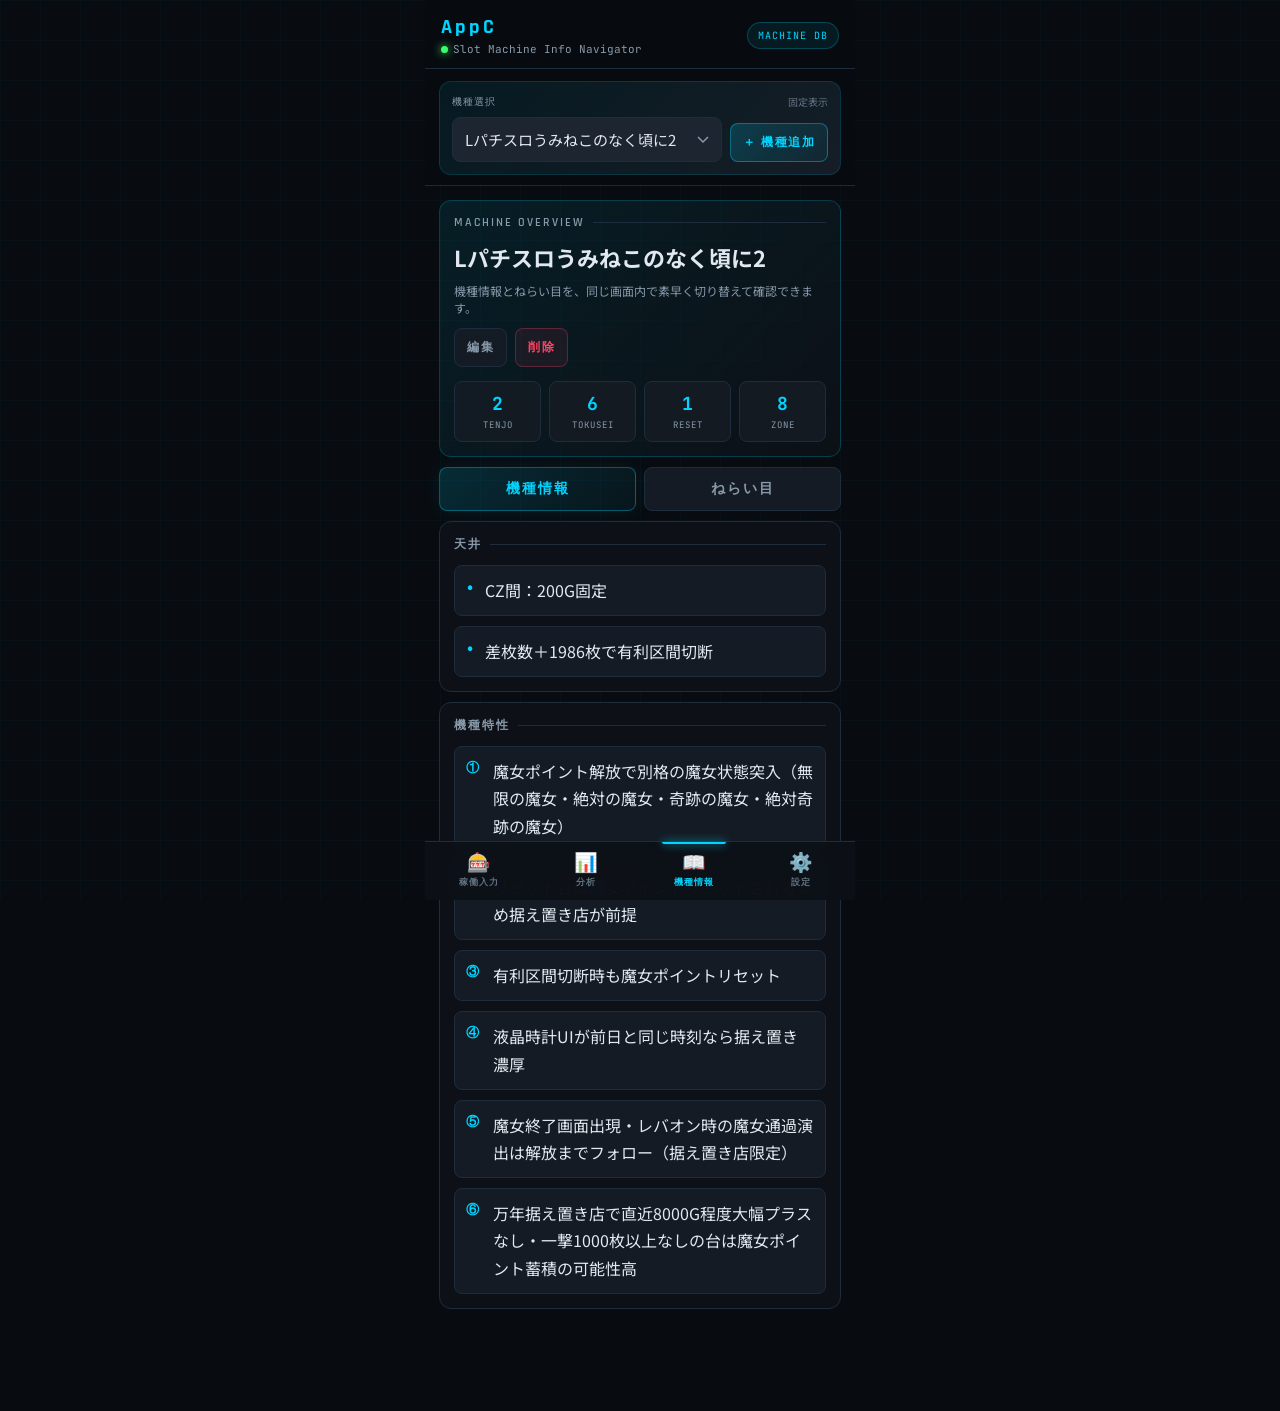
==== commit f31f1442: "Fix session layout overflow" ====
--- a/index.html
+++ b/index.html
@@ -330,6 +330,20 @@
 }
 .form-grid.single { grid-template-columns:1fr; }
 .form-grid.triple { grid-template-columns:repeat(3, minmax(0, 1fr)); }
+.session-grid {
+  grid-template-columns:1fr;
+}
+.session-grid .field-group,
+.session-grid .readonly-card,
+.session-grid .input-field {
+  min-width:0;
+  max-width:100%;
+  width:100%;
+  overflow:hidden;
+}
+.session-grid input[type="time"] {
+  font-size:16px;
+}
 .field-group {
   display:flex;
   flex-direction:column;
@@ -731,7 +745,7 @@
 
       <section class="section">
         <div class="section-header"><div class="section-label">Session</div><div class="section-line"></div></div>
-        <div class="form-grid">
+        <div class="form-grid session-grid">
           <div class="field-group">
             <label class="field-label" for="sessionDate">日付</label>
             <input id="sessionDate" class="input-field numeric" type="date">
